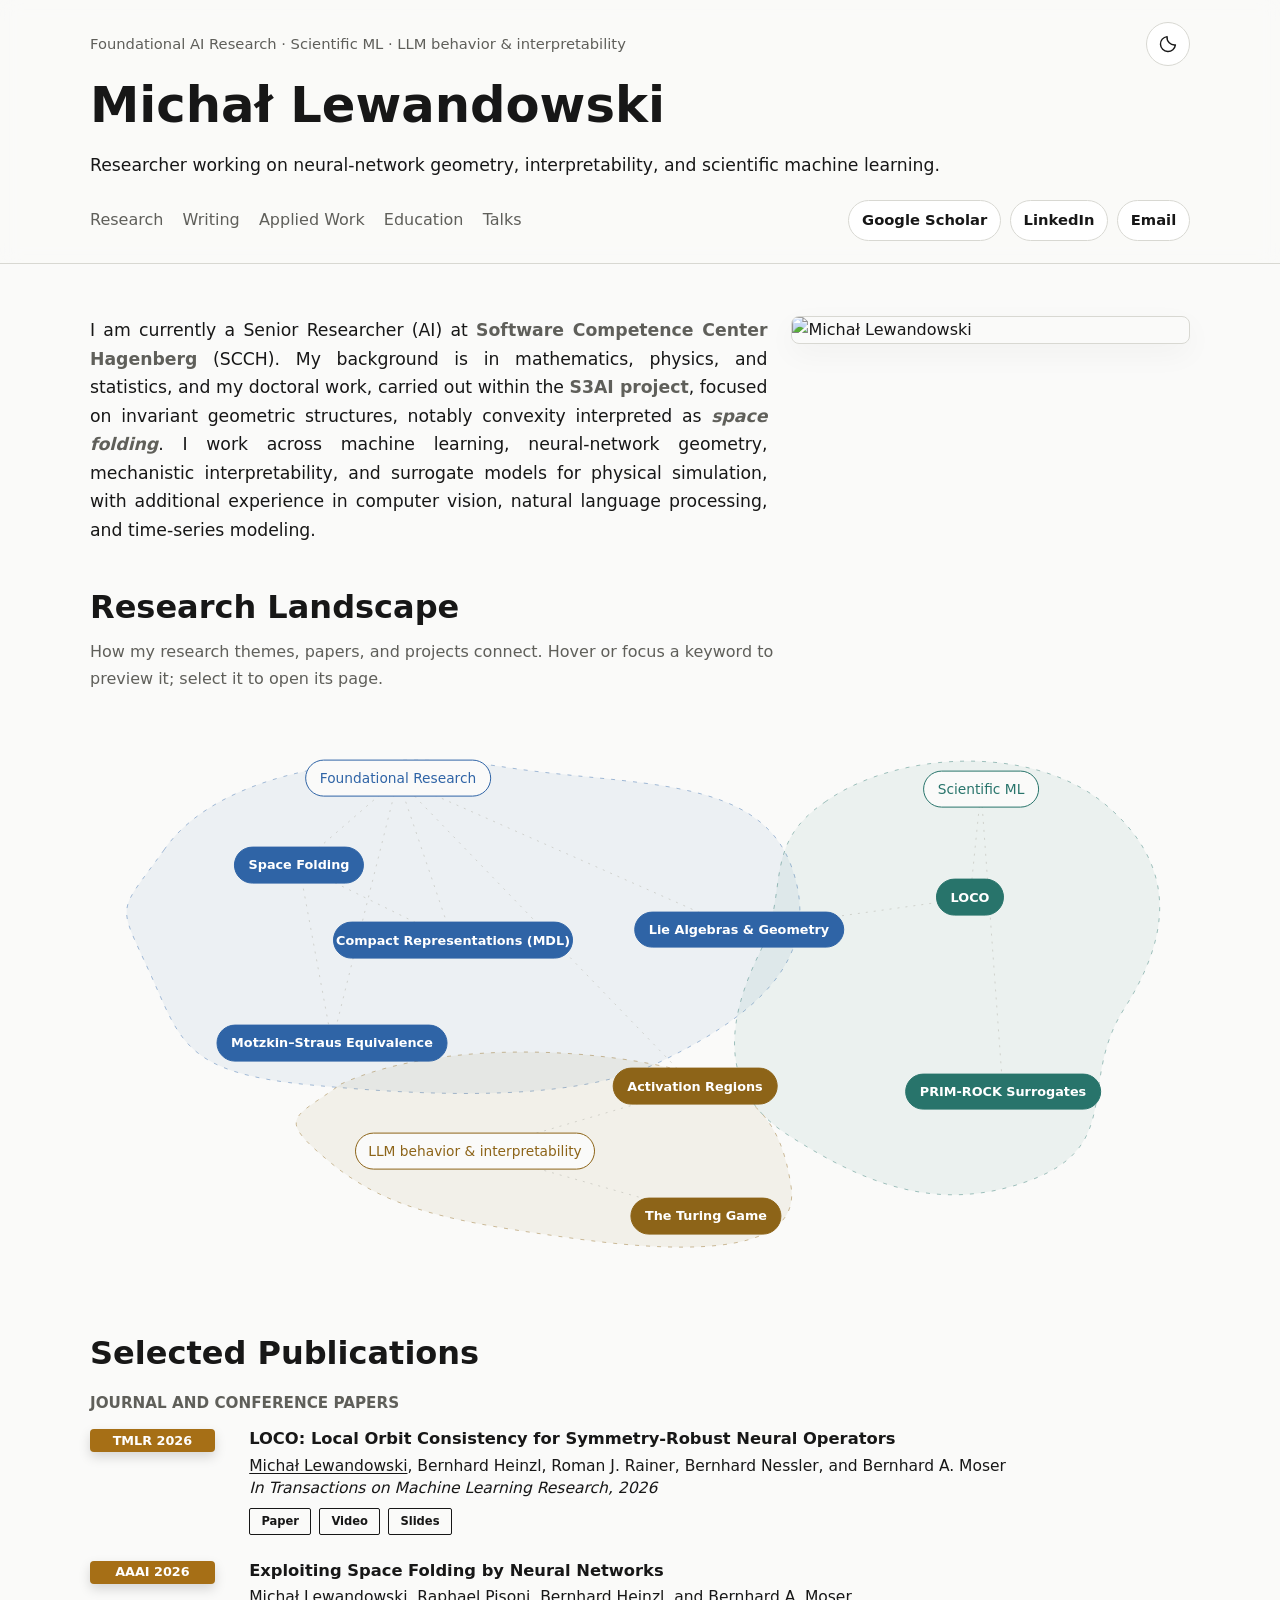
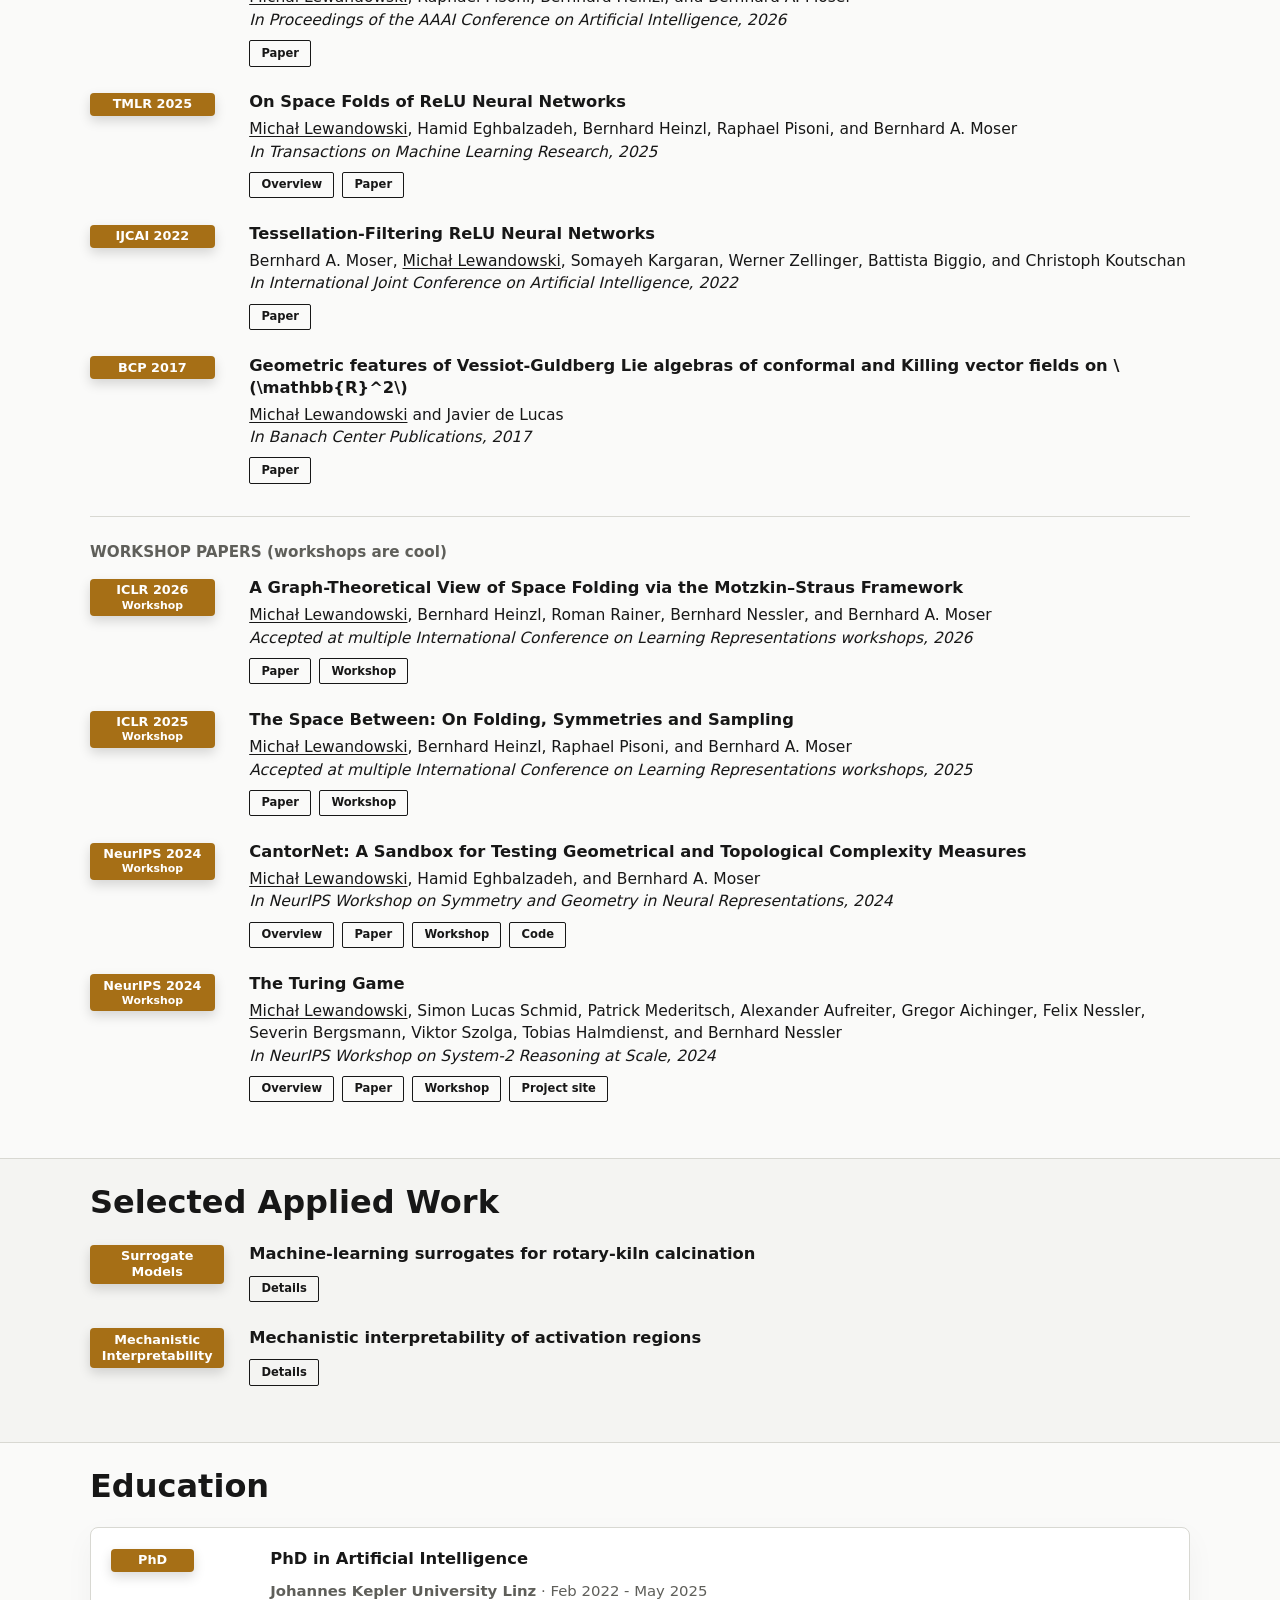
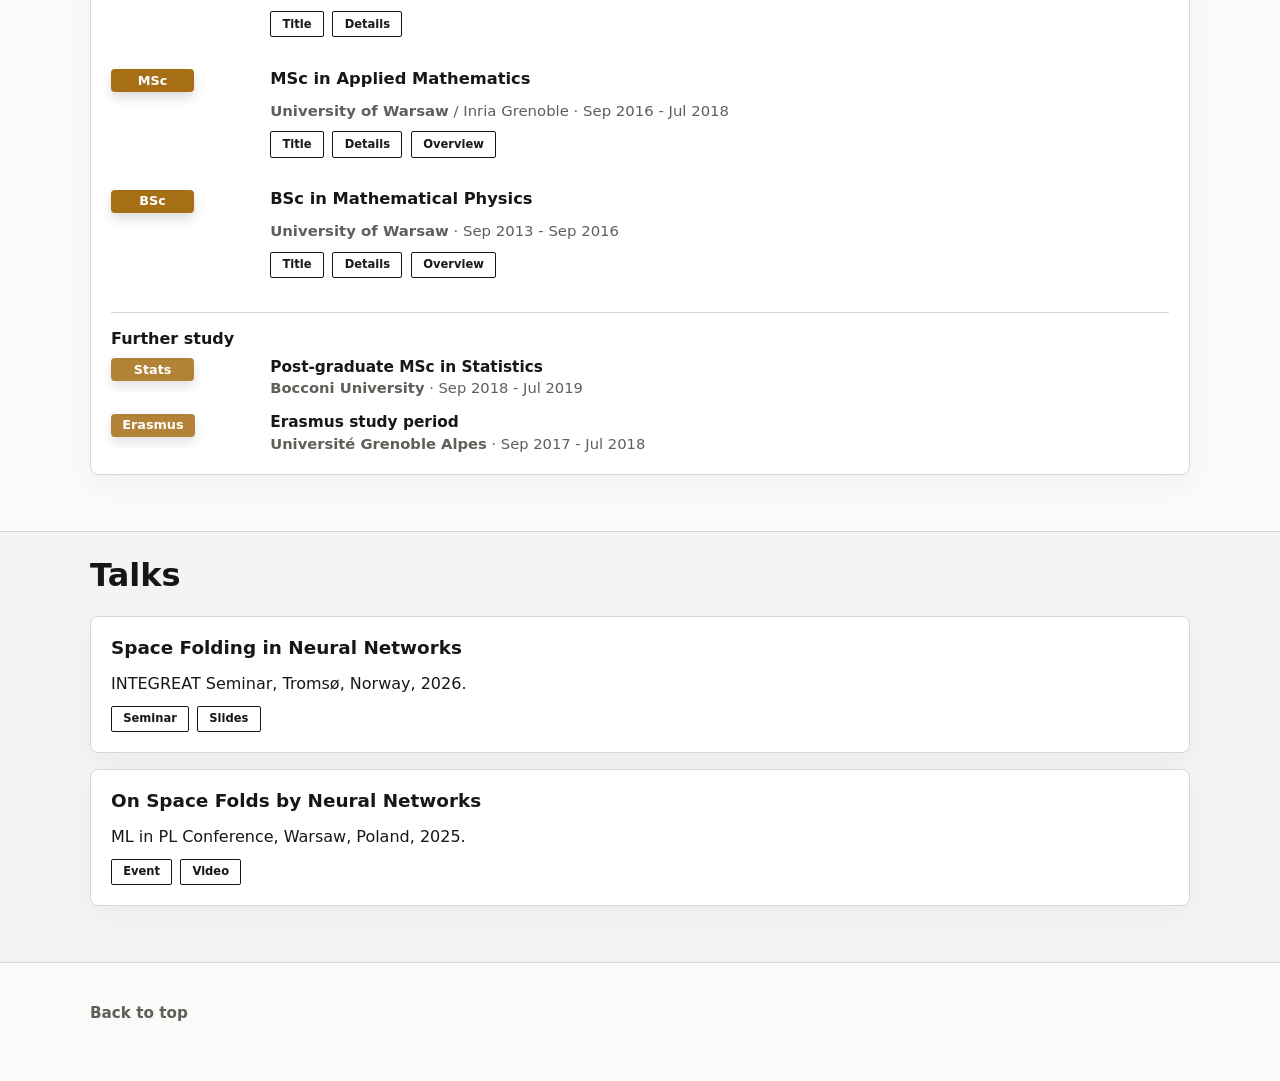
==== index.html @ f5ec8658 "Correct BSc and MSc study dates" ====
<!DOCTYPE html>
<html lang="en">
  <head>
    <meta charset="UTF-8" />
    <meta name="viewport" content="width=device-width, initial-scale=1.0" />
    <script src="theme.js?v=20261010-landscape-theme"></script>
    <title>Michał Lewandowski — Research and Projects</title>
    <meta
      name="description"
      content="Michał Lewandowski is a senior researcher in AI working on neural-network geometry, mechanistic interpretability, and neural operator methods for scientific simulation."
    />
    <meta name="google-site-verification" content="AQ_kYBxbIl9ewmDoQOOVOQXLL2bM1HwHtRT0QyReUlQ" />
    <link rel="canonical" href="https://michalmariuszlewandowski.github.io/" />
    <meta property="og:type" content="profile" />
    <meta property="og:site_name" content="Micha&#322; Lewandowski" />
    <meta property="og:title" content="Micha&#322; Lewandowski — Research and Projects" />
    <meta
      property="og:description"
      content="Researcher working on neural-network geometry, interpretability, and scientific machine learning."
    />
    <meta property="og:url" content="https://michalmariuszlewandowski.github.io/" />
    <meta property="og:image" content="https://michalmariuszlewandowski.github.io/profile-pic/malaga2026.png" />
    <meta name="twitter:card" content="summary_large_image" />
    <meta name="twitter:title" content="Micha&#322; Lewandowski — Research and Projects" />
    <meta
      name="twitter:description"
      content="Researcher working on neural-network geometry, interpretability, and scientific machine learning."
    />
    <meta name="twitter:image" content="https://michalmariuszlewandowski.github.io/profile-pic/malaga2026.png" />
    <link rel="stylesheet" href="styles.css?v=20261010-landscape-theme" />
    <link rel="icon" href="favicon.svg?v=20260621-ml" type="image/svg+xml" />
    <script type="application/ld+json">
      {
        "@context": "https://schema.org",
        "@type": "Person",
        "name": "Micha\u0142 Lewandowski",
        "alternateName": "Michal Lewandowski",
        "url": "https://michalmariuszlewandowski.github.io/",
        "image": "https://michalmariuszlewandowski.github.io/profile-pic/malaga2026.png",
        "jobTitle": "Researcher and senior data scientist",
        "affiliation": {
          "@type": "Organization",
          "name": "Software Competence Center Hagenberg",
          "url": "https://www.scch.at/"
        },
        "knowsAbout": [
          "Machine learning",
          "Neural-network geometry",
          "Mechanistic interpretability",
          "Scientific machine learning",
          "Space folding"
        ],
        "sameAs": [
          "https://scholar.google.com/citations?user=umFBO_gAAAAJ",
          "https://www.linkedin.com/in/michal-mariusz-lewandowski/"
        ]
      }
    </script>
    <link
      rel="stylesheet"
      href="https://cdn.jsdelivr.net/npm/katex@0.17.0/dist/katex.min.css"
      integrity="sha384-vlBdW0r3AcZO/HboRPznQNowvexd3fY8qHOWkBi5q7KGgqJ+F48+DceybYmrVbmB"
      crossorigin="anonymous"
    />
    <script
      defer
      src="https://cdn.jsdelivr.net/npm/katex@0.17.0/dist/katex.min.js"
      integrity="sha384-AtrdNsnxl/75rvBneBVH7DtOvCxSVahR2zWqle1coBKd8DEmLoviqNeJSx64gNAs"
      crossorigin="anonymous"
    ></script>
    <script
      defer
      src="https://cdn.jsdelivr.net/npm/katex@0.17.0/dist/contrib/auto-render.min.js"
      integrity="sha384-bjyGPfbij8/NDKJhSGZNP/khQVgtHUE5exjm4Ydllo42FwIgYsdLO2lXGmRBf5Mz"
      crossorigin="anonymous"
    ></script>
    <script defer src="math.js?v=20260629-edu"></script>
    <script defer src="landscape.js?v=20261010-landscape-theme"></script>
  </head>
  <body>
    <a class="skip-link" href="#content">Skip to content</a>

    <header class="site-header">
      <div class="container header-inner">
        <div>
          <p class="eyebrow">Foundational AI Research · Scientific ML · LLM behavior &amp; interpretability</p>
          <h1>Michał Lewandowski</h1>
          <p class="positioning">
            Researcher working on neural-network geometry, interpretability, and scientific
            machine learning.
          </p>
        </div>

        <div class="header-nav-row">
          <nav class="site-nav" aria-label="Primary">
            <a href="#landscape">Research</a>
            <a href="writing.html" target="_blank" rel="noopener">Writing</a>
            <a href="#projects">Applied Work</a>
            <a href="#education">Education</a>
            <a href="#talks">Talks</a>
          </nav>
          <div class="header-quick-links" aria-label="Profile links">
            <!-- Curriculum Vitae link hidden while unpublished; deploy marker for clean Pages rebuild. -->
            <a class="button" href="https://scholar.google.com/citations?user=umFBO_gAAAAJ">Google Scholar</a>
            <a class="button" href="https://www.linkedin.com/in/michal-mariusz-lewandowski/">LinkedIn</a>
            <a class="button" href="mailto:michal.mariusz.lewandowski@gmail.com">Email</a>
          </div>
        </div>
      </div>
    </header>

    <main id="content">
      <section class="hero">
        <div class="container hero-grid">
          <div>
            <p class="hero-intro">
              I am currently a Senior Researcher (AI) at
              <a class="text-link" href="https://www.scch.at/">Software Competence Center
              Hagenberg</a> (SCCH). My background is in mathematics, physics, and statistics, and my
              doctoral work, carried out within the <a class="text-link" href="https://www.s3ai.at/">S3AI
              project</a>, focused on invariant geometric structures, notably convexity
              interpreted as <a class="text-link" href="posts/on-space-folds-relu.html"><em>space folding</em></a>.
              <!-- ,under the mapping of sets from continuous input space to the discrete activation space of neural networks.  -->
              I work across machine learning, neural-network geometry, mechanistic interpretability,
              and surrogate models for physical simulation, with additional experience in
              computer vision, natural language processing, and time-series modeling.
            </p>
          </div>

          <aside class="hero-side">
            <img
              class="profile-photo"
              src="profile-pic/malaga2026.png"
              alt="Michał Lewandowski"
            />
          </aside>
        </div>
      </section>

      <section id="landscape" class="section landscape-section" aria-labelledby="landscape-heading">
        <div class="container">
          <div class="section-heading">
            <h2 id="landscape-heading">Research Landscape</h2>
            <p>How my research themes, papers, and projects connect. <span class="landscape-help-hover">Hover or focus a keyword to preview it; select it to open its page.</span><span class="landscape-help-touch">Tap a keyword to preview it, then follow its links.</span></p>
          </div>

          <div class="research-landscape">
            <div class="landscape-map">
              <svg class="landscape-art" viewBox="0 0 1100 540" aria-hidden="true">
                <path class="landscape-region landscape-foundational" d="M74 136C129 56 285 33 414 53S669 60 702 154S659 304 574 346S349 383 221 371S91 327 59 257S27 201 74 136Z"/>
                <path class="landscape-region landscape-science" d="M735 88C806 37 943 29 1016 91S1080 223 1034 295S1034 431 941 466S773 469 698 421S640 299 670 238S671 131 735 88Z"/>
                <path class="landscape-region landscape-llms" d="M251 370C330 334 457 330 562 350S691 408 701 472S613 542 488 525S298 496 241 449S204 405 251 370Z"/>
                <g class="landscape-connections">
                  <line class="landscape-edge" data-from="foundational" data-to="folds" x1="308" y1="65" x2="209" y2="151"/>
                  <line class="landscape-edge" data-from="foundational" data-to="cantornet" x1="308" y1="65" x2="363" y2="227"/>
                  <line class="landscape-edge" data-from="foundational" data-to="graph" x1="308" y1="65" x2="242" y2="329"/>
                  <line class="landscape-edge" data-from="foundational" data-to="lie" x1="308" y1="65" x2="649" y2="216"/>
                  <line class="landscape-edge" data-from="science" data-to="loco" x1="891" y1="76" x2="880" y2="184"/>
                  <line class="landscape-edge" data-from="science" data-to="kiln" x1="891" y1="76" x2="913" y2="378"/>
                  <line class="landscape-edge" data-from="llms" data-to="turing" x1="385" y1="437" x2="616" y2="502"/>
                  <line class="landscape-edge" data-from="llms" data-to="activation" x1="385" y1="437" x2="605" y2="373"/>
                  <line class="landscape-edge" data-from="foundational" data-to="activation" x1="308" y1="65" x2="605" y2="373"/>
                  <line class="landscape-edge" data-from="lie" data-to="loco" x1="649" y1="216" x2="880" y2="184"/>
                  <line class="landscape-edge" data-from="folds" data-to="cantornet" x1="209" y1="151" x2="363" y2="227"/>
                  <line class="landscape-edge" data-from="folds" data-to="graph" x1="209" y1="151" x2="242" y2="329"/>
                </g>
              </svg>

              <nav class="landscape-nodes" aria-label="Research landscape">
                <a class="landscape-node landscape-topic landscape-foundational" style="--x:28%;--y:12%" href="#research" data-node="foundational" data-group="foundational" data-meta="Research area" data-title="Foundational Research" data-summary="Space folding, compact neural-network representations viewed through minimum description length, and equivalent folding interpretations via the Motzkin-Straus graph Lagrangian, alongside Lie algebras and geometry.">Foundational Research</a>
                <a class="landscape-node landscape-paper landscape-foundational" style="--x:19%;--y:28%" href="posts/on-space-folds-relu.html" data-node="folds" data-group="foundational" data-meta="Research theme · four papers" data-title="Space Folding" data-summary="How ReLU networks fold input space into activation-pattern geometry, connecting tessellations, convexity, symmetries, and sampling. Explore the original study and the related papers below." data-link-label="Overview" data-resources="space-folding-resources">Space Folding</a>
                <a class="landscape-node landscape-paper landscape-foundational" style="--x:33%;--y:42%" href="posts/cantornet.html#compact-representations" data-node="cantornet" data-group="foundational" data-meta="NeurIPS 2024 workshop · CantorNet" data-title="CantorNet: compact neural-network representations" data-summary="CantorNet compares different neural-network architectures that realize the same decision boundary, linking the compactness of those representations to the minimum description length (MDL) viewpoint.">Compact Representations (MDL)</a>
                <a class="landscape-node landscape-paper landscape-foundational" style="--x:22%;--y:61%" href="posts/motzkin-straus-space-folding.html#equivalent-folding" data-node="graph" data-group="foundational" data-meta="ICLR 2026 workshops" data-title="An equivalent interpretation of space folding" data-summary="The Motzkin-Straus graph Lagrangian provides an equivalent interpretation of space folding through a continuous graph objective built from activation-pattern walks.">Motzkin&ndash;Straus Equivalence</a>
                <a class="landscape-node landscape-paper landscape-foundational" style="--x:59%;--y:40%" href="posts/vessiot-guldberg-lie-algebras.html" data-node="lie" data-group="foundational" data-meta="Banach Center Publications 2017 · with Javier de Lucas" data-title="Geometric features of Vessiot-Guldberg Lie algebras" data-summary="Lie algebras organize infinitesimal transformations by the geometry they preserve. We classify conformal and Killing vector fields on the plane and use the resulting geometric structures to study differential equations.">Lie Algebras &amp; Geometry</a>

                <a class="landscape-node landscape-topic landscape-science" style="--x:81%;--y:14%" href="#project-surrogates" data-node="science" data-group="science" data-meta="Research area" data-title="Scientific ML" data-summary="Neural operators and surrogate models for physical simulation, including LOCO and PRIM-ROCK rotary-kiln modeling.">Scientific ML</a>
                <a class="landscape-node landscape-paper landscape-science" style="--x:80%;--y:34%" href="https://openreview.net/forum?id=AQIyD6jSSl" target="_blank" rel="noopener noreferrer" data-node="loco" data-group="science" data-meta="TMLR 2026" data-title="LOCO: Local Orbit Consistency for Symmetry-Robust Neural Operators" data-summary="A training objective that encourages neural operators to respect known PDE symmetries, including Galilean transformations, using consistency between predictions without changing the architecture or inference.">LOCO</a>
                <a class="landscape-node landscape-paper landscape-science" style="--x:83%;--y:70%" href="#project-surrogates" data-node="kiln" data-group="science" data-meta="Applied work · PRIM-ROCK" data-title="Machine-learning surrogates for rotary-kiln calcination" data-summary="Neural operator-based surrogates for expensive CFD simulations of limestone and magnesium carbonate calcination in rotary kilns.">PRIM-ROCK Surrogates</a>

                <a class="landscape-node landscape-topic landscape-llms" style="--x:35%;--y:81%" href="#project-interpretability" data-node="llms" data-group="llms" data-meta="Research area" data-title="LLM behavior &amp; interpretability" data-summary="Understanding activation-region semantics, the geometry of chain of thought, model behavior, and human-AI interaction.">LLM behavior &amp; interpretability</a>
                <a class="landscape-node landscape-paper landscape-llms" style="--x:55%;--y:69%" href="#project-interpretability" data-node="activation" data-group="llms" data-meta="Ongoing research" data-title="Mechanistic interpretability of activation regions" data-summary="Studying the semanticity of activation regions in LLMs and the geometry of chain of thought, to better understand model behavior.">Activation Regions</a>
                <a class="landscape-node landscape-paper landscape-llms" style="--x:56%;--y:93%" href="posts/turing-game.html" data-node="turing" data-group="llms" data-meta="NeurIPS 2024 workshop" data-title="The Turing Game" data-summary="A public, gamified experiment studying whether people can distinguish human chat partners from AI chatbots.">The Turing Game</a>
              </nav>
            </div>

            <div id="landscape-preview" class="landscape-preview" aria-live="polite" aria-atomic="true" hidden>
              <button class="landscape-preview-close" type="button" aria-label="Close research preview" title="Close preview">
                <svg viewBox="0 0 24 24" aria-hidden="true"><path d="M6 6l12 12M18 6L6 18"/></svg>
              </button>
              <div>
                <p class="landscape-preview-meta">Explore the connections</p>
                <h3 class="landscape-preview-title">Geometry, symmetry, and learning</h3>
                <p class="landscape-preview-summary">The shaded regions mark research areas; the filled nodes connect research themes with papers and projects. Select a node to see where it leads.</p>
                <div class="landscape-preview-resources" role="group" aria-label="Related space-folding papers" hidden></div>
              </div>
              <a class="publication-action landscape-preview-link" hidden>Open page</a>
            </div>

            <template id="space-folding-resources">
              <a class="publication-action" href="https://ojs.aaai.org/index.php/AAAI/article/view/39446" target="_blank" rel="noopener noreferrer">Exploiting Space Folding</a>
              <a class="publication-action" href="https://www.ijcai.org/proceedings/2022/463" target="_blank" rel="noopener noreferrer">Tessellation Filtering</a>
              <a class="publication-action" href="https://arxiv.org/abs/2503.08502" target="_blank" rel="noopener noreferrer">The Space Between</a>
            </template>
          </div>
        </div>
      </section>

      <section id="research" class="section">
        <div class="container">
          <div class="section-heading">
            <h2>Selected Publications</h2>
          </div>

          <div class="publication-groups">
            <div class="publication-group">
              <h3 class="publication-group-title">Journal and Conference Papers</h3>
              <div class="publication-list">
                <article id="paper-loco" class="publication-entry">
                  <div class="publication-badge">TMLR 2026</div>
                  <div class="publication-main">
                    <h3>LOCO: Local Orbit Consistency for Symmetry-Robust Neural Operators</h3>
                    <p class="publication-authors"><span class="self-author">Micha&#322; Lewandowski</span>, Bernhard Heinzl, Roman J. Rainer, Bernhard Nessler, and Bernhard A. Moser</p>
                    <p class="publication-venue"><em>In Transactions on Machine Learning Research, 2026</em></p>
                    <div class="publication-actions">
                      <a class="publication-action" href="https://openreview.net/forum?id=AQIyD6jSSl">Paper</a>
                      <a class="publication-action" href="https://www.youtube.com/watch?v=G-iEeYmqlJM">Video</a>
                      <a class="publication-action" href="slides/loco-2026.pdf">Slides</a>
                    </div>
                  </div>
                </article>

                <article class="publication-entry">
                  <div class="publication-badge">AAAI 2026</div>
                  <div class="publication-main">
                    <h3>Exploiting Space Folding by Neural Networks</h3>
                    <p class="publication-authors"><span class="self-author">Micha&#322; Lewandowski</span>, Raphael Pisoni, Bernhard Heinzl, and Bernhard A. Moser</p>
                    <p class="publication-venue"><em>In Proceedings of the AAAI Conference on Artificial Intelligence, 2026</em></p>
                    <div class="publication-actions">
                      <a class="publication-action" href="https://ojs.aaai.org/index.php/AAAI/article/view/39446">Paper</a>
                    </div>
                  </div>
                </article>

                <article class="publication-entry">
                  <div class="publication-badge">TMLR 2025</div>
                  <div class="publication-main">
                    <h3>On Space Folds of ReLU Neural Networks</h3>
                    <p class="publication-authors"><span class="self-author">Micha&#322; Lewandowski</span>, Hamid Eghbalzadeh, Bernhard Heinzl, Raphael Pisoni, and Bernhard A. Moser</p>
                    <p class="publication-venue"><em>In Transactions on Machine Learning Research, 2025</em></p>
                    <div class="publication-actions">
                      <a class="publication-action" href="posts/on-space-folds-relu.html">Overview</a>
                      <a class="publication-action" href="https://openreview.net/forum?id=RfFqBXLDQk">Paper</a>
                    </div>
                  </div>
                </article>

                <article class="publication-entry">
                  <div class="publication-badge">IJCAI 2022</div>
                  <div class="publication-main">
                    <h3>Tessellation-Filtering ReLU Neural Networks</h3>
                    <p class="publication-authors">Bernhard A. Moser, <span class="self-author">Micha&#322; Lewandowski</span>, Somayeh Kargaran, Werner Zellinger, Battista Biggio, and Christoph Koutschan</p>
                    <p class="publication-venue"><em>In International Joint Conference on Artificial Intelligence, 2022</em></p>
                    <div class="publication-actions">
                      <a class="publication-action" href="https://www.ijcai.org/proceedings/2022/463">Paper</a>
                    </div>
                  </div>
                </article>

                <article class="publication-entry">
                  <div class="publication-badge">BCP 2017</div>
                  <div class="publication-main">
                    <h3>Geometric features of Vessiot-Guldberg Lie algebras of conformal and Killing vector fields on \(\mathbb{R}^2\)</h3>
                    <p class="publication-authors"><span class="self-author">Micha&#322; Lewandowski</span> and Javier de Lucas</p>
                    <p class="publication-venue"><em>In Banach Center Publications, 2017</em></p>
                    <div class="publication-actions">
                      <a class="publication-action" href="https://arxiv.org/abs/1708.09375">Paper</a>
                    </div>
                  </div>
                </article>
              </div>
            </div>

            <div class="publication-group">
              <h3 class="publication-group-title">Workshop Papers <span class="publication-group-note">(workshops are cool)</span></h3>
              <div class="publication-list">
                <article class="publication-entry">
                  <div class="publication-badge">
                    <span>ICLR 2026</span>
                    <span class="publication-badge-note">Workshop</span>
                  </div>
                  <div class="publication-main">
                    <h3>A Graph-Theoretical View of Space Folding via the Motzkin&ndash;Straus Framework</h3>
                    <p class="publication-authors"><span class="self-author">Micha&#322; Lewandowski</span>, Bernhard Heinzl, Roman Rainer, Bernhard Nessler, and Bernhard A. Moser</p>
                    <p class="publication-venue"><em>Accepted at multiple International Conference on Learning Representations workshops, 2026</em></p>
                    <div class="publication-actions">
                      <a class="publication-action" href="https://openreview.net/forum?id=3yZQOx8zYk">Paper</a>
                      <a class="publication-action" href="https://gram-workshop.github.io/">Workshop</a>
                    </div>
                  </div>
                </article>

                <article class="publication-entry">
                  <div class="publication-badge">
                    <span>ICLR 2025</span>
                    <span class="publication-badge-note">Workshop</span>
                  </div>
                  <div class="publication-main">
                    <h3>The Space Between: On Folding, Symmetries and Sampling</h3>
                    <p class="publication-authors"><span class="self-author">Micha&#322; Lewandowski</span>, Bernhard Heinzl, Raphael Pisoni, and Bernhard A. Moser</p>
                    <p class="publication-venue"><em>Accepted at multiple International Conference on Learning Representations workshops, 2025</em></p>
                    <div class="publication-actions">
                      <a class="publication-action" href="https://arxiv.org/abs/2503.08502">Paper</a>
                      <a class="publication-action" href="https://weight-space-learning.github.io/">Workshop</a>
                    </div>
                  </div>
                </article>

                <article class="publication-entry">
                  <div class="publication-badge">
                    <span>NeurIPS 2024</span>
                    <span class="publication-badge-note">Workshop</span>
                  </div>
                  <div class="publication-main">
                    <h3>CantorNet: A Sandbox for Testing Geometrical and Topological Complexity Measures</h3>
                    <p class="publication-authors"><span class="self-author">Micha&#322; Lewandowski</span>, Hamid Eghbalzadeh, and Bernhard A. Moser</p>
                    <p class="publication-venue"><em>In NeurIPS Workshop on Symmetry and Geometry in Neural Representations, 2024</em></p>
                    <div class="publication-actions">
                      <a class="publication-action" href="posts/cantornet.html">Overview</a>
                      <a class="publication-action" href="https://arxiv.org/abs/2411.19713">Paper</a>
                      <a class="publication-action" href="https://www.neurreps.org/">Workshop</a>
                      <a class="publication-action" href="https://github.com/michalmariuszlewandowski/CantorNet">Code</a>
                    </div>
                  </div>
                </article>

                <article class="publication-entry">
                  <div class="publication-badge">
                    <span>NeurIPS 2024</span>
                    <span class="publication-badge-note">Workshop</span>
                  </div>
                  <div class="publication-main">
                    <h3>The Turing Game</h3>
                    <p class="publication-authors"><span class="self-author">Micha&#322; Lewandowski</span>, Simon Lucas Schmid, Patrick Mederitsch, Alexander Aufreiter, Gregor Aichinger, Felix Nessler, Severin Bergsmann, Viktor Szolga, Tobias Halmdienst, and Bernhard Nessler</p>
                    <p class="publication-venue"><em>In NeurIPS Workshop on System-2 Reasoning at Scale, 2024</em></p>
                    <div class="publication-actions">
                      <a class="publication-action" href="posts/turing-game.html">Overview</a>
                      <a class="publication-action" href="https://openreview.net/forum?id=YiquAWqFw3">Paper</a>
                      <a class="publication-action" href="https://s2r-at-scale-workshop.github.io/2024/">Workshop</a>
                      <a class="publication-action" href="https://www.turinggame.ai/">Project site</a>
                    </div>
                  </div>
                </article>
              </div>
            </div>
          </div>
        </div>
      </section>

      <section id="projects" class="section section-muted">
        <div class="container">
          <div class="section-heading">
            <h2>Selected Applied Work</h2>
            <!-- <p>
              Selected applied and ongoing work outside individual paper entries.
            </p> -->
          </div>

          <div class="publication-list applied-work-list">
            <article id="project-surrogates" class="publication-entry">
              <div class="publication-badge applied-badge">
                <span>Surrogate</span>
                <span>Models</span>
              </div>
              <div class="publication-main">
                <h3>Machine-learning surrogates for rotary-kiln calcination</h3>
                <details class="applied-details">
                  <summary class="publication-action">Details</summary>
                  <div class="applied-details-body">
                    <p>
                      At <a class="text-link" href="https://www.scch.at/">SCCH</a> I work on
                      machine-learning surrogates for calcination processes of limestone and
                      magnesium carbonate in rotary kilns. The challenge is to approximate
                      expensive physical simulations (CFD-based) with neural operator-based
                      approaches. This simulation work is carried out within the
                      <a class="text-link" href="https://www.prim-rock-project.eu/">PRIM-ROCK project</a>.
                    </p>
                  </div>
                </details>
              </div>
            </article>

            <article id="project-interpretability" class="publication-entry">
              <div class="publication-badge applied-badge">
                <span>Mechanistic</span>
                <span>Interpretability</span>
              </div>
              <div class="publication-main">
                <h3>Mechanistic interpretability of activation regions</h3>
                <details class="applied-details">
                  <summary class="publication-action">Details</summary>
                  <div class="applied-details-body">
                    <p>
                      I work on questions around the semanticity of activation regions in LLMs
                      and the geometry of CoT. The common theme is whether the information
                      contained in the activation space can be used to mechanistically interpret
                      model behavior.
                    </p>
                  </div>
                </details>
              </div>
            </article>
          </div>
        </div>
      </section>

      <section id="education" class="section">
        <div class="container">
          <div class="section-heading">
            <h2>Education</h2>
          </div>

          <div class="card-grid single-card-grid">
            <article class="card full-width-card">
              <div class="publication-list education-thesis-list">
                <article class="publication-entry">
                  <div class="publication-badge education-badge">
                    <span>PhD</span>
                  </div>
                  <div class="publication-main">
                    <h3>PhD in Artificial Intelligence</h3>
                    <p class="education-meta"><a class="text-link" href="https://www.jku.at/en/">Johannes Kepler University Linz</a> · Feb 2022 - May 2025</p>
                    <div class="education-detail-row">
                      <div class="education-detail-actions">
                        <button class="publication-action education-toggle" type="button" aria-expanded="false" aria-controls="education-phd-title">Title</button>
                        <button class="publication-action education-toggle" type="button" aria-expanded="false" aria-controls="education-phd-details">Details</button>
                      </div>
                      <div class="education-detail-panels">
                        <div id="education-phd-title" class="applied-details-body education-detail-panel education-title-body" hidden>
                          <p><em>On Tessellations of ReLU Neural Networks</em></p>
                        </div>
                        <div id="education-phd-details" class="applied-details-body education-detail-panel" hidden>
                          <p>
                            Study of tessellations and geometric structures induced by ReLU neural
                            networks, with emphasis on how input-space regions map through activation
                            patterns.
                          </p>
                        </div>
                      </div>
                    </div>
                  </div>
                </article>

                <article class="publication-entry">
                  <div class="publication-badge education-badge">
                    <span>MSc</span>
                  </div>
                  <div class="publication-main">
                    <h3>MSc in Applied Mathematics</h3>
                    <p class="education-meta"><a class="text-link" href="https://en.uw.edu.pl/">University of Warsaw</a> / Inria Grenoble · Sep 2016 - Jul 2018</p>
                    <div class="education-detail-row">
                      <div class="education-detail-actions">
                        <button class="publication-action education-toggle" type="button" aria-expanded="false" aria-controls="education-msc-title">Title</button>
                        <button class="publication-action education-toggle" type="button" aria-expanded="false" aria-controls="education-msc-details">Details</button>
                        <a class="publication-action" href="posts/fisher-beta-prime-tail-model.html">Overview</a>
                      </div>
                      <div class="education-detail-panels">
                        <div id="education-msc-title" class="applied-details-body education-detail-panel education-title-body" hidden>
                          <p><em>Estimating Extreme Quantiles with the Fisher Approximation of the Tail</em></p>
                        </div>
                        <div id="education-msc-details" class="applied-details-body education-detail-panel" hidden>
                          <p>
                            Extreme-value modeling for tail quantile estimation, comparing GPD and
                            Fisher-tail approaches, parametric and non-parametric estimators, and
                            Bayesian inference with weakly informative Jeffreys priors.
                          </p>
                        </div>
                      </div>
                    </div>
                  </div>
                </article>

                <article class="publication-entry">
                  <div class="publication-badge education-badge">
                    <span>BSc</span>
                  </div>
                  <div class="publication-main">
                    <h3>BSc in Mathematical Physics</h3>
                    <p class="education-meta"><a class="text-link" href="https://en.uw.edu.pl/">University of Warsaw</a> · Sep 2013 - Sep 2016</p>
                    <div class="education-detail-row">
                      <div class="education-detail-actions">
                        <button class="publication-action education-toggle" type="button" aria-expanded="false" aria-controls="education-bsc-title">Title</button>
                        <button class="publication-action education-toggle" type="button" aria-expanded="false" aria-controls="education-bsc-details">Details</button>
                        <a class="publication-action" href="posts/vessiot-guldberg-lie-algebras.html">Overview</a>
                      </div>
                      <div class="education-detail-panels">
                        <div id="education-bsc-title" class="applied-details-body education-detail-panel education-title-body" hidden>
                          <p><em>Geometric features of Vessiot-Guldberg Lie algebras of conformal and Killing vector fields on \(\mathbb{R}^2\)</em></p>
                        </div>
                        <div id="education-bsc-details" class="applied-details-body education-detail-panel" hidden>
                          <p>
                            Local classification and geometric study of finite-dimensional Lie
                            algebras of conformal and Killing vector fields on \(\mathbb{R}^2\).
                            A related paper appeared in Banach Center Publications in 2017.
                          </p>
                        </div>
                      </div>
                    </div>
                  </div>
                </article>
              </div>

              <div class="education-extra">
                <h4>Further study</h4>
                <div class="education-extra-list">
                  <article class="education-extra-item">
                    <div class="publication-badge education-extra-badge">Stats</div>
                    <div>
                      <h5>Post-graduate MSc in Statistics</h5>
                      <p><a class="text-link" href="https://www.unibocconi.it/en">Bocconi University</a> · Sep 2018 - Jul 2019</p>
                    </div>
                  </article>
                  <article class="education-extra-item">
                    <div class="publication-badge education-extra-badge">Erasmus</div>
                    <div>
                      <h5>Erasmus study period</h5>
                      <p><a class="text-link" href="https://www.univ-grenoble-alpes.fr/english/">Université Grenoble Alpes</a> · Sep 2017 - Jul 2018</p>
                    </div>
                  </article>
                </div>
              </div>
            </article>
          </div>
        </div>
      </section>

      <section id="talks" class="section section-muted">
        <div class="container">
          <div class="section-heading">
            <h2>Talks</h2>
            <!-- <p>
              Public material connected to selected presentations.
            </p> -->
          </div>

          <div class="stack">
            <article class="card list-card">
              <div>
                <h3>Space Folding in Neural Networks</h3>
                <p>INTEGREAT Seminar, Tromsø, Norway, 2026.</p>
                <div class="publication-actions">
                  <a class="publication-action" href="https://www.integreat.no/events/public/tuesday-seminars/2026/0512.html">Seminar</a>
                  <a class="publication-action" href="slides/space-folding-tromso-2026.pdf">Slides</a>
                </div>
              </div>
            </article>

            <article class="card list-card">
              <div>
                <h3>On Space Folds by Neural Networks</h3>
                <p>ML in PL Conference, Warsaw, Poland, 2025.</p>
                <div class="publication-actions">
                  <a class="publication-action" href="https://conference2025.mlinpl.org/">Event</a>
                  <a class="publication-action" href="https://www.youtube.com/watch?v=mhGJfG30rmU">Video</a>
                </div>
              </div>
            </article>
          </div>
        </div>
      </section>

    </main>

    <footer class="site-footer">
      <div class="container footer-inner">
        <p><a class="text-link" href="#content">Back to top</a></p>
      </div>
    </footer>
  </body>
</html>
---- styles.css ----
:root {
  color-scheme: light;
  --bg: #fafaf9;
  --surface: #ffffff;
  --surface-muted: #f4f4f2;
  --text: #171717;
  --muted: #5f5f5a;
  --border: #d8d8d2;
  --accent: #111111;
  --max-width: 1100px;
  --narrow-width: 820px;
  --radius: 8px;
  --shadow: 0 10px 30px rgba(0, 0, 0, 0.04);
  --header-bg: rgba(250, 250, 249, 0.86);
  --landscape-blue: #2f64a6;
  --landscape-teal: #28746b;
  --landscape-gold: #8d6418;
  --landscape-line: #b9b9b0;
}

:root[data-theme="dark"] {
  color-scheme: dark;
  --bg: #101111;
  --surface: #161818;
  --surface-muted: #131515;
  --text: #f5f5f3;
  --muted: #b7b7b0;
  --border: #2d3131;
  --accent: #ffffff;
  --shadow: 0 10px 30px rgba(0, 0, 0, 0.3);
  --header-bg: rgba(16, 17, 17, 0.86);
  --landscape-blue: #85b5ef;
  --landscape-teal: #81c8b4;
  --landscape-gold: #e9c075;
  --landscape-line: #606761;
}

@media (prefers-color-scheme: dark) {
  :root:not([data-theme]) {
    color-scheme: dark;
    --bg: #101111;
    --surface: #161818;
    --surface-muted: #131515;
    --text: #f5f5f3;
    --muted: #b7b7b0;
    --border: #2d3131;
    --accent: #ffffff;
    --shadow: 0 10px 30px rgba(0, 0, 0, 0.3);
    --header-bg: rgba(16, 17, 17, 0.86);
    --landscape-blue: #85b5ef;
    --landscape-teal: #81c8b4;
    --landscape-gold: #e9c075;
    --landscape-line: #606761;
  }
}

* {
  box-sizing: border-box;
}

[hidden] {
  display: none !important;
}

html {
  scroll-behavior: smooth;
}

body {
  margin: 0;
  font-family: Inter, ui-sans-serif, system-ui, -apple-system, BlinkMacSystemFont, "Segoe UI", sans-serif;
  line-height: 1.65;
  color: var(--text);
  background: var(--bg);
}

img {
  max-width: 100%;
  display: block;
}

strong {
  font-weight: 700;
}

/* Links */
a {
  color: inherit;
}

.skip-link {
  position: absolute;
  left: 1rem;
  top: -3rem;
  background: var(--surface);
  border: 1px solid var(--border);
  border-radius: 999px;
  padding: 0.6rem 1rem;
  z-index: 100;
}

.skip-link:focus {
  top: 1rem;
}

.container {
  width: min(calc(100% - 2rem), var(--max-width));
  margin: 0 auto;
}

.container.narrow,
.narrow {
  width: min(calc(100% - 2rem), var(--narrow-width));
}

.site-header {
  border-bottom: 1px solid var(--border);
  background: var(--header-bg);
  backdrop-filter: blur(10px);
}

.header-inner {
  position: relative;
  display: grid;
  gap: 1.25rem;
  padding: 1.4rem 0;
}

.header-inner.has-theme-toggle .eyebrow {
  display: flex;
  align-items: center;
  min-height: 2.75rem;
  padding-inline-end: 3.75rem;
}

.eyebrow {
  margin: 0 0 0.6rem;
  color: var(--muted);
  font-size: 0.92rem;
  letter-spacing: 0;
}

h1,
h2,
h3,
h4 {
  margin: 0;
  line-height: 1.2;
  letter-spacing: 0;
}

h1 {
  font-size: 3.1rem;
}

h2 {
  font-size: 2rem;
}

h3 {
  font-size: 1.15rem;
}

h4 {
  font-size: 1.1rem;
}

.positioning {
  margin: 1rem 0 0;
  max-width: 55rem;
  font-size: 1.08rem;
}

.site-nav {
  display: flex;
  align-items: center;
  flex-wrap: wrap;
  gap: 0.9rem 1.2rem;
}

.header-nav-row {
  display: flex;
  flex-wrap: wrap;
  align-items: center;
  justify-content: space-between;
  gap: 0.8rem 1.5rem;
}

.header-quick-links {
  display: flex;
  flex-wrap: wrap;
  justify-content: flex-end;
  gap: 0.55rem;
  margin-left: auto;
}

.header-quick-links .button {
  min-height: 2.25rem;
  padding: 0.45rem 0.8rem;
  font-size: 0.92rem;
}

.theme-toggle {
  position: absolute;
  top: 1.4rem;
  inset-inline-end: 0;
  display: inline-flex;
  align-items: center;
  justify-content: center;
  width: 2.75rem;
  height: 2.75rem;
  padding: 0;
  border: 1px solid var(--border);
  border-radius: 50%;
  background: var(--surface);
  color: var(--text);
  font-family: inherit;
  cursor: pointer;
}

.theme-toggle:hover {
  background: var(--surface-muted);
  border-color: var(--muted);
}

.theme-icon {
  width: 1.25rem;
  height: 1.25rem;
  fill: none;
  stroke: currentColor;
  stroke-width: 1.7;
  stroke-linecap: round;
  stroke-linejoin: round;
}

.theme-icon-sun,
:root[data-theme="dark"] .theme-icon-moon {
  display: none;
}

:root[data-theme="dark"] .theme-icon-sun {
  display: block;
}

.theme-toggle:focus-visible,
.landscape-node:focus-visible,
.landscape-preview-link:focus-visible,
.landscape-preview-close:focus-visible {
  outline: 2px solid var(--text);
  outline-offset: 4px;
}

.site-nav a {
  text-decoration: none;
  color: var(--muted);
}

.site-nav a:hover,
.site-nav a:focus-visible,
.text-link:hover,
.text-link:focus-visible {
  color: var(--text);
}

.hero {
  padding: 3.25rem 0 2.25rem;
}

.hero-grid {
  display: grid;
  grid-template-columns: 1.7fr 1fr;
  gap: 1.5rem;
  align-items: start;
}

.hero-side {
  display: grid;
  gap: 1rem;
}

.profile-photo {
  width: 100%;
  height: auto;
  border: 1px solid var(--border);
  border-radius: var(--radius);
  box-shadow: var(--shadow);
}

.hero-intro {
  margin: 0;
  font-size: 1.08rem;
  max-width: 46rem;
  text-align: justify;
  text-justify: inter-word;
}

.section {
  padding: 1.5rem 0 3.5rem;
}

.section-muted {
  background: var(--surface-muted);
  border-top: 1px solid var(--border);
  border-bottom: 1px solid var(--border);
}

.section-heading {
  margin-bottom: 1.35rem;
}

.section-heading p {
  margin: 0.8rem 0 0;
  color: var(--muted);
  max-width: 46rem;
}

.card-grid {
  display: grid;
  grid-template-columns: repeat(2, minmax(0, 1fr));
  gap: 1rem;
}

.single-card-grid {
  grid-template-columns: 1fr;
}

.landscape-section {
  padding-top: 0.5rem;
}

.research-landscape {
  --node-color: var(--landscape-blue);
}

.landscape-map {
  position: relative;
  isolation: isolate;
  width: 100%;
  aspect-ratio: 1100 / 540;
}

.landscape-art,
.landscape-nodes {
  position: absolute;
  inset: 0;
  width: 100%;
  height: 100%;
}

.landscape-art {
  z-index: -1;
  pointer-events: none;
  overflow: visible;
}

.landscape-foundational,
[data-group="foundational"] {
  --node-color: var(--landscape-blue);
}

.landscape-science,
[data-group="science"] {
  --node-color: var(--landscape-teal);
}

.landscape-llms,
[data-group="llms"] {
  --node-color: var(--landscape-gold);
}

.landscape-region {
  fill: var(--node-color);
  fill-opacity: 0.065;
  stroke: var(--node-color);
  stroke-opacity: 0.42;
  stroke-width: 1;
  stroke-dasharray: 4 7;
}

.landscape-edge {
  stroke: var(--landscape-line);
  stroke-width: 1;
  stroke-opacity: 0.55;
  stroke-dasharray: 2 6;
  transition: stroke-opacity 160ms ease;
}

.landscape-edge.is-connected {
  stroke: var(--text);
  stroke-opacity: 0.8;
  stroke-width: 1.4;
}

.landscape-node {
  position: absolute;
  left: var(--x);
  top: var(--y);
  transform: translate(-50%, -50%);
  display: inline-flex;
  align-items: center;
  justify-content: center;
  min-height: 2.3rem;
  max-width: 15rem;
  padding: 0.45rem 0.85rem;
  border: 1px solid var(--node-color);
  border-radius: 999px;
  background: var(--bg);
  color: var(--node-color);
  font-size: clamp(0.7rem, 1.15vw, 0.86rem);
  line-height: 1.25;
  text-align: center;
  text-decoration: none;
  white-space: nowrap;
  transition: box-shadow 160ms ease, background-color 160ms ease;
}

.landscape-topic {
  font-weight: 500;
}

.landscape-paper {
  background: var(--node-color);
  color: var(--surface);
  font-size: clamp(0.68rem, 1.05vw, 0.8rem);
  font-weight: 650;
}

.landscape-node:hover,
.landscape-node.is-active {
  box-shadow: 0 0 0 4px color-mix(in srgb, var(--node-color) 16%, transparent);
}

.landscape-node.is-related {
  box-shadow: 0 0 0 2px color-mix(in srgb, var(--node-color) 22%, transparent);
}

.landscape-preview {
  position: relative;
  display: flex;
  align-items: center;
  justify-content: space-between;
  gap: 1.25rem;
  min-height: 10rem;
  margin-top: 0.75rem;
  padding: 1.1rem 1.3rem;
  border: 1px solid var(--border);
  border-left: 3px solid var(--node-color);
  border-radius: var(--radius);
  background: var(--surface);
}

.landscape-preview-meta {
  margin: 0 0 0.4rem;
  padding-inline-end: 2.75rem;
  color: var(--node-color);
  font-size: 0.78rem;
  font-weight: 650;
}

.landscape-preview-title {
  padding-inline-end: 2.75rem;
  font-size: 1.02rem;
  line-height: 1.4;
}

.landscape-preview-summary {
  max-width: 49rem;
  margin: 0.4rem 0 0;
  color: var(--muted);
  font-size: 0.92rem;
  line-height: 1.55;
}

.landscape-preview-link {
  flex-shrink: 0;
  min-height: 2.25rem;
}

.landscape-preview-resources {
  display: flex;
  flex-wrap: wrap;
  gap: 0.5rem;
  margin-top: 0.7rem;
}

.landscape-preview-close {
  position: absolute;
  top: 0.6rem;
  inset-inline-end: 0.6rem;
  display: inline-flex;
  align-items: center;
  justify-content: center;
  width: 2.75rem;
  height: 2.75rem;
  padding: 0;
  border: 1px solid var(--border);
  border-radius: 50%;
  background: var(--surface);
  color: var(--text);
  cursor: pointer;
}

.landscape-preview-close:hover {
  background: var(--surface-muted);
  border-color: var(--muted);
}

.landscape-preview-close svg {
  width: 1.1rem;
  height: 1.1rem;
  fill: none;
  stroke: currentColor;
  stroke-width: 1.8;
  stroke-linecap: round;
}

.landscape-help-touch {
  display: none;
}

.publication-entry[id] {
  scroll-margin-top: 1.5rem;
}

.publication-list {
  display: grid;
  gap: 1.55rem;
}

.publication-groups {
  display: grid;
  gap: 2rem;
}

.publication-group + .publication-group {
  padding-top: 1.65rem;
  border-top: 1px solid var(--border);
}

.publication-group-title {
  margin-bottom: 1rem;
  color: var(--muted);
  font-size: 0.95rem;
  font-weight: 700;
  text-transform: uppercase;
}

.publication-group-note {
  font-weight: 600;
  text-transform: none;
}

.publication-entry {
  display: grid;
  grid-template-columns: 8.7rem minmax(0, 1fr);
  gap: 1.25rem;
  align-items: start;
}

.publication-badge {
  display: grid;
  gap: 0.02rem;
  justify-self: start;
  min-width: 7.8rem;
  margin-top: 0.1rem;
  padding: 0.2rem 0.7rem 0.24rem;
  border-radius: 4px;
  background: #a66f16;
  color: #ffffff;
  box-shadow: 0 5px 12px rgba(0, 0, 0, 0.15);
  font-size: 0.8rem;
  font-weight: 700;
  line-height: 1.25;
  text-align: center;
  white-space: nowrap;
}

.publication-badge-note {
  font-size: 0.68rem;
  font-weight: 650;
}

.publication-main h3 {
  margin-bottom: 0.3rem;
  font-size: 1.02rem;
  font-weight: 650;
  line-height: 1.35;
}

.publication-authors,
.publication-venue {
  margin: 0;
  font-size: 0.97rem;
  line-height: 1.45;
}

.publication-authors {
  color: var(--text);
}

.publication-venue {
  color: var(--text);
}

.self-author {
  text-decoration-line: underline;
  text-decoration-thickness: 0.08em;
  text-underline-offset: 0.16em;
}

.publication-actions {
  display: flex;
  flex-wrap: wrap;
  gap: 0.5rem;
  margin-top: 0.55rem;
}

.publication-action {
  display: inline-flex;
  align-items: center;
  justify-content: center;
  min-width: 0;
  min-height: 1.65rem;
  padding: 0.24rem 0.7rem;
  border: 1px solid var(--text);
  border-radius: 2px;
  background: transparent;
  color: var(--text);
  font-family: inherit;
  font-size: 0.72rem;
  font-weight: 700;
  line-height: 1;
  text-decoration: none;
  white-space: nowrap;
}

.publication-action:hover,
.publication-action:focus-visible {
  background: var(--text);
  color: var(--bg);
}

.applied-badge {
  min-width: 8.4rem;
}

.education-thesis-list {
  gap: 1.35rem;
}

.education-badge {
  min-width: 5.2rem;
}

.card .education-meta {
  margin: 0.28rem 0 0;
  color: var(--muted);
  font-size: 0.93rem;
  line-height: 1.45;
}

.education-detail-row {
  display: grid;
  gap: 0.55rem;
  margin-top: 0.55rem;
}

.education-detail-actions {
  display: flex;
  flex-wrap: wrap;
  gap: 0.55rem;
}

.education-toggle {
  -webkit-appearance: none;
  appearance: none;
  cursor: pointer;
}

.education-toggle[aria-expanded="true"] {
  background: var(--text);
  color: var(--bg);
}

.education-detail-panels {
  display: grid;
  max-width: 50rem;
}

.education-detail-panels .education-detail-panel {
  margin-top: 0;
}

.education-title-body {
  max-width: 42rem;
  text-align: left;
}

.education-extra {
  margin-top: 1.55rem;
  padding-top: 1rem;
  border-top: 1px solid var(--border);
}

.card .education-extra h4 {
  margin-bottom: 0.55rem;
  font-size: 1rem;
}

.education-extra-list {
  display: grid;
  gap: 0.85rem;
}

.education-extra-item {
  display: grid;
  grid-template-columns: 8.7rem minmax(0, 1fr);
  gap: 1.25rem;
  align-items: start;
}

.education-extra-badge {
  min-width: 5.2rem;
  opacity: 0.86;
}

.education-extra-item h5 {
  margin: 0;
  font-size: 0.96rem;
  line-height: 1.35;
}

.card .education-extra-item p {
  display: block;
  margin: 0;
  color: var(--muted);
  font-size: 0.92rem;
  line-height: 1.45;
}

.applied-details {
  margin-top: 0.55rem;
}

.applied-details summary {
  width: max-content;
  cursor: pointer;
  list-style: none;
}

.applied-details summary::-webkit-details-marker {
  display: none;
}

.applied-details summary::marker {
  content: "";
}

.applied-details-body {
  margin-top: 0.55rem;
  max-width: 50rem;
  padding: 0.65rem 0.75rem;
  border: 1px dashed var(--text);
  background: var(--surface);
  font-size: 0.95rem;
  line-height: 1.45;
  text-align: justify;
  text-justify: inter-word;
}

.applied-details-body p {
  margin: 0;
}

.stack {
  display: grid;
  gap: 1rem;
}

.card {
  background: var(--surface);
  border: 1px solid var(--border);
  border-radius: var(--radius);
  padding: 1.25rem;
  box-shadow: var(--shadow);
}

.full-width-card {
  grid-column: 1 / -1;
}

.card h3,
.card h4 {
  margin-bottom: 0.7rem;
}

.card p,
.card ul {
  margin: 0;
}

.card p + p {
  display: flex;
  flex-direction: column;
  gap: 0.9rem;
}

.paper-meta {
  color: var(--muted);
  font-size: 0.92rem;
}

.katex {
  font-size: 1em;
}

.katex-display {
  overflow-x: auto;
  overflow-y: hidden;
  padding: 0.15rem 0;
}

.post-main {
  padding: 3rem 0 4rem;
}

.post-shell {
  width: min(calc(100% - 2rem), var(--narrow-width));
  margin: 0 auto;
}

.post-heading {
  margin-bottom: 1.25rem;
}

.post-heading h1 {
  margin-top: 0.45rem;
  font-size: 2.8rem;
}

.post-summary {
  margin: 1rem 0 0;
  color: var(--muted);
  font-size: 1.08rem;
}

.author-list {
  display: grid;
  gap: 0.35rem;
  list-style: none;
  margin: 1rem 0 0;
  padding: 0;
  color: var(--muted);
  font-size: 0.95rem;
}

.author-name {
  color: var(--text);
  font-weight: 650;
}

.author-links {
  white-space: nowrap;
}

.post-note {
  margin: 1rem 0 0;
  padding: 0.9rem 1rem;
  border: 1px solid var(--border);
  border-left: 4px solid #a66f16;
  border-radius: var(--radius);
  background: var(--surface-muted);
  color: var(--muted);
  font-size: 0.92rem;
  line-height: 1.55;
}

.post-note p {
  margin: 0;
}

.post-note strong,
.post-note code {
  color: var(--text);
}

.post-note code {
  font-family: ui-monospace, SFMono-Regular, Consolas, "Liberation Mono", monospace;
  font-size: 0.9em;
  overflow-wrap: anywhere;
}

.writing-note {
  margin-bottom: 1rem;
}

.post-content {
  background: var(--surface);
  border: 1px solid var(--border);
  border-radius: var(--radius);
  box-shadow: var(--shadow);
  padding: clamp(1.1rem, 4vw, 2rem);
}

.post-content h2 {
  margin: 2rem 0 0.6rem;
  font-size: 1.35rem;
}

.post-content h2:first-child {
  margin-top: 0;
}

.post-content p,
.post-content ul {
  margin: 0 0 1rem;
}

.post-figure {
  margin: 1.35rem 0;
}

.post-figure img {
  width: 100%;
  height: auto;
  border: 1px solid var(--border);
  border-radius: var(--radius);
  background: #ffffff;
  padding: 0.75rem;
}

.post-figure.narrow img {
  width: min(100%, 24rem);
  margin: 0 auto;
}

.post-figure.compact img {
  width: min(100%, 16rem);
  margin: 0 auto;
}

.post-figure.adversarial-figure img {
  width: min(100%, 26rem);
  margin: 0 auto;
}

.post-figure.turing-setup-figure img {
  width: min(100%, 50%);
  margin: 0 auto;
}

.post-figure.cantor-construction-figure img {
  width: 70%;
  margin: 0 auto;
}

.post-figure figcaption {
  margin-top: 0.55rem;
  color: var(--muted);
  font-size: 0.92rem;
  line-height: 1.45;
}

.post-content p:last-child,
.post-content ul:last-child {
  margin-bottom: 0;
}

.bibtex {
  margin-top: 1.8rem;
}

.bibtex pre {
  margin: 0;
  overflow-x: auto;
  border: 1px solid var(--border);
  border-radius: calc(var(--radius) / 2);
  background: var(--surface-muted);
  padding: 1rem;
  line-height: 1.45;
  font-size: 0.86rem;
}

.bibtex code {
  font-family: ui-monospace, SFMono-Regular, Consolas, "Liberation Mono", monospace;
  white-space: pre;
}

.more-work-card {
  margin-top: 1rem;
}

.list-card {
  display: flex;
  justify-content: space-between;
  gap: 1rem;
  align-items: start;
}

.link-row {
  display: flex;
  flex-wrap: wrap;
  gap: 0.7rem;
  margin-top: 1.2rem;
}

.link-row.compact {
  margin-top: auto;
}

.button,
.text-link {
  text-decoration: none;
}

.button {
  display: inline-flex;
  align-items: center;
  justify-content: center;
  min-height: 2.7rem;
  padding: 0.65rem 1rem;
  border-radius: 999px;
  border: 1px solid var(--border);
  background: var(--surface);
  font-weight: 600;
}

.button:hover,
.button:focus-visible {
  border-color: var(--text);
}

.text-link {
  color: var(--muted);
  font-weight: 600;
}

ul {
  padding-left: 1.15rem;
}

.clean-list li + li,
.compact-list li + li,
li + li {
  margin-top: 0.35rem;
}

.site-footer {
  padding: 1.4rem 0 2.5rem;
}

.footer-inner {
  display: flex;
  flex-wrap: wrap;
  justify-content: space-between;
  gap: 0.8rem;
  color: var(--muted);
  font-size: 0.95rem;
}

@media (max-width: 900px) {
  .hero-grid,
  .card-grid {
    grid-template-columns: 1fr;
  }
}

@media (max-width: 760px) {
  .hero-side .profile-photo {
    width: min(100%, 12rem);
    justify-self: center;
  }

  .publication-action {
    min-width: 2.75rem;
    min-height: 2.75rem;
    padding: 0.5rem 0.85rem;
    font-size: 0.85rem;
    line-height: 1.2;
    white-space: normal;
    text-align: center;
  }

  .landscape-map {
    aspect-ratio: auto;
  }

  .landscape-art {
    display: none;
  }

  .landscape-nodes {
    position: static;
    display: grid;
    grid-template-columns: repeat(2, minmax(0, 1fr));
    gap: 0.65rem;
    padding: 0 0 0.75rem;
  }

  .landscape-node {
    position: static;
    transform: none;
    width: 100%;
    max-width: none;
    min-height: 2.75rem;
    font-size: 0.8rem;
    white-space: normal;
  }

  .landscape-topic {
    grid-column: 1 / -1;
    justify-self: start;
    width: auto;
    margin-top: 0.8rem;
    font-size: 0.9rem;
  }

  .landscape-preview {
    align-items: start;
    flex-direction: column;
    gap: 0.8rem;
  }
}

@media (max-width: 760px), (hover: none) {
  .landscape-help-hover {
    display: none;
  }

  .landscape-help-touch {
    display: inline;
  }
}

@media (prefers-reduced-motion: reduce) {
  html {
    scroll-behavior: auto;
  }

  .landscape-node,
  .landscape-edge {
    transition: none;
  }
}

@media (max-width: 640px) {
  .header-inner {
    padding: 1rem 0;
  }

  .theme-toggle {
    top: 1rem;
  }

  .hero {
    padding-top: 2rem;
  }

  .hero-intro {
    text-align: left;
  }

  .section {
    padding-bottom: 2.5rem;
  }

  .publication-list {
    gap: 1.45rem;
  }

  .publication-entry,
  .education-extra-item {
    grid-template-columns: 1fr;
    gap: 0.55rem;
  }

  .publication-badge {
    min-width: 7.8rem;
  }

  .post-figure.turing-setup-figure img {
    width: 100%;
  }

  .card {
    padding: 1rem;
  }

  h1 {
    font-size: 2.25rem;
  }

  h2 {
    font-size: 1.6rem;
  }

  .post-heading h1 {
    font-size: 2.2rem;
  }
}
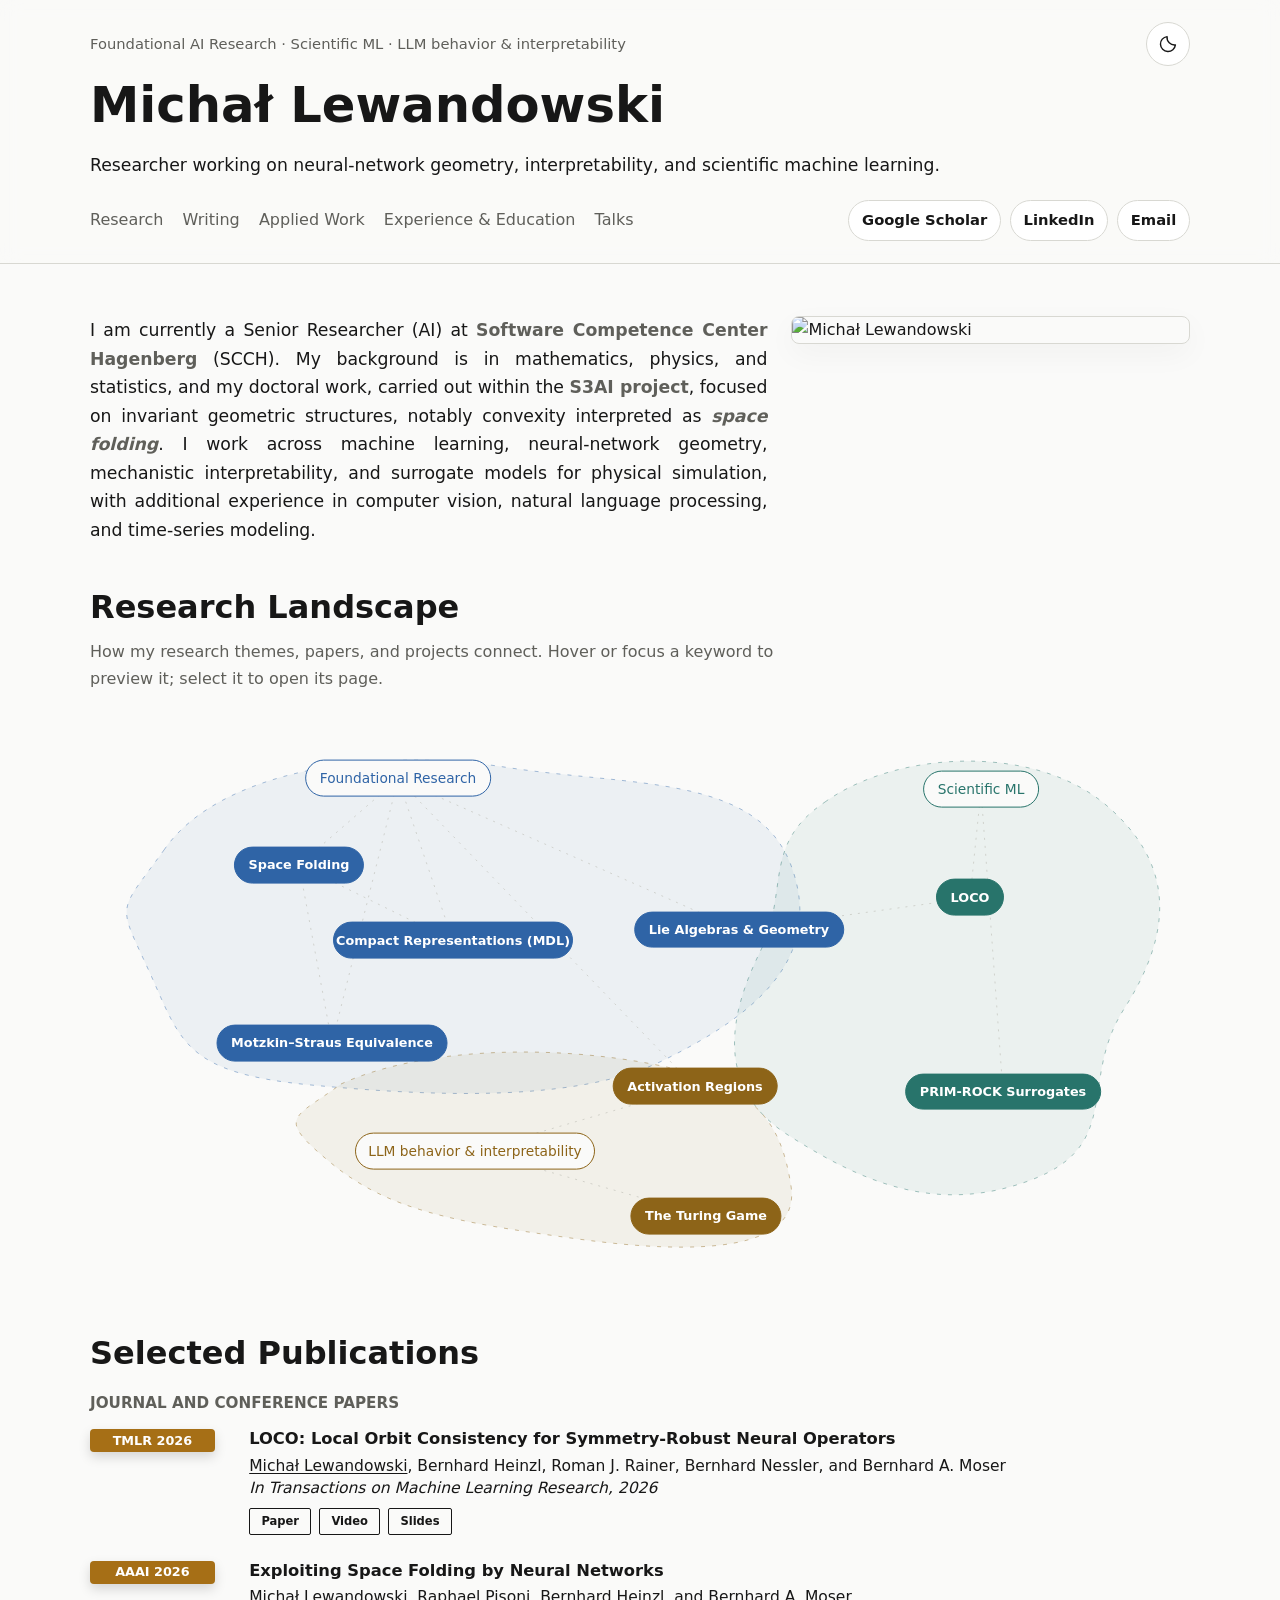
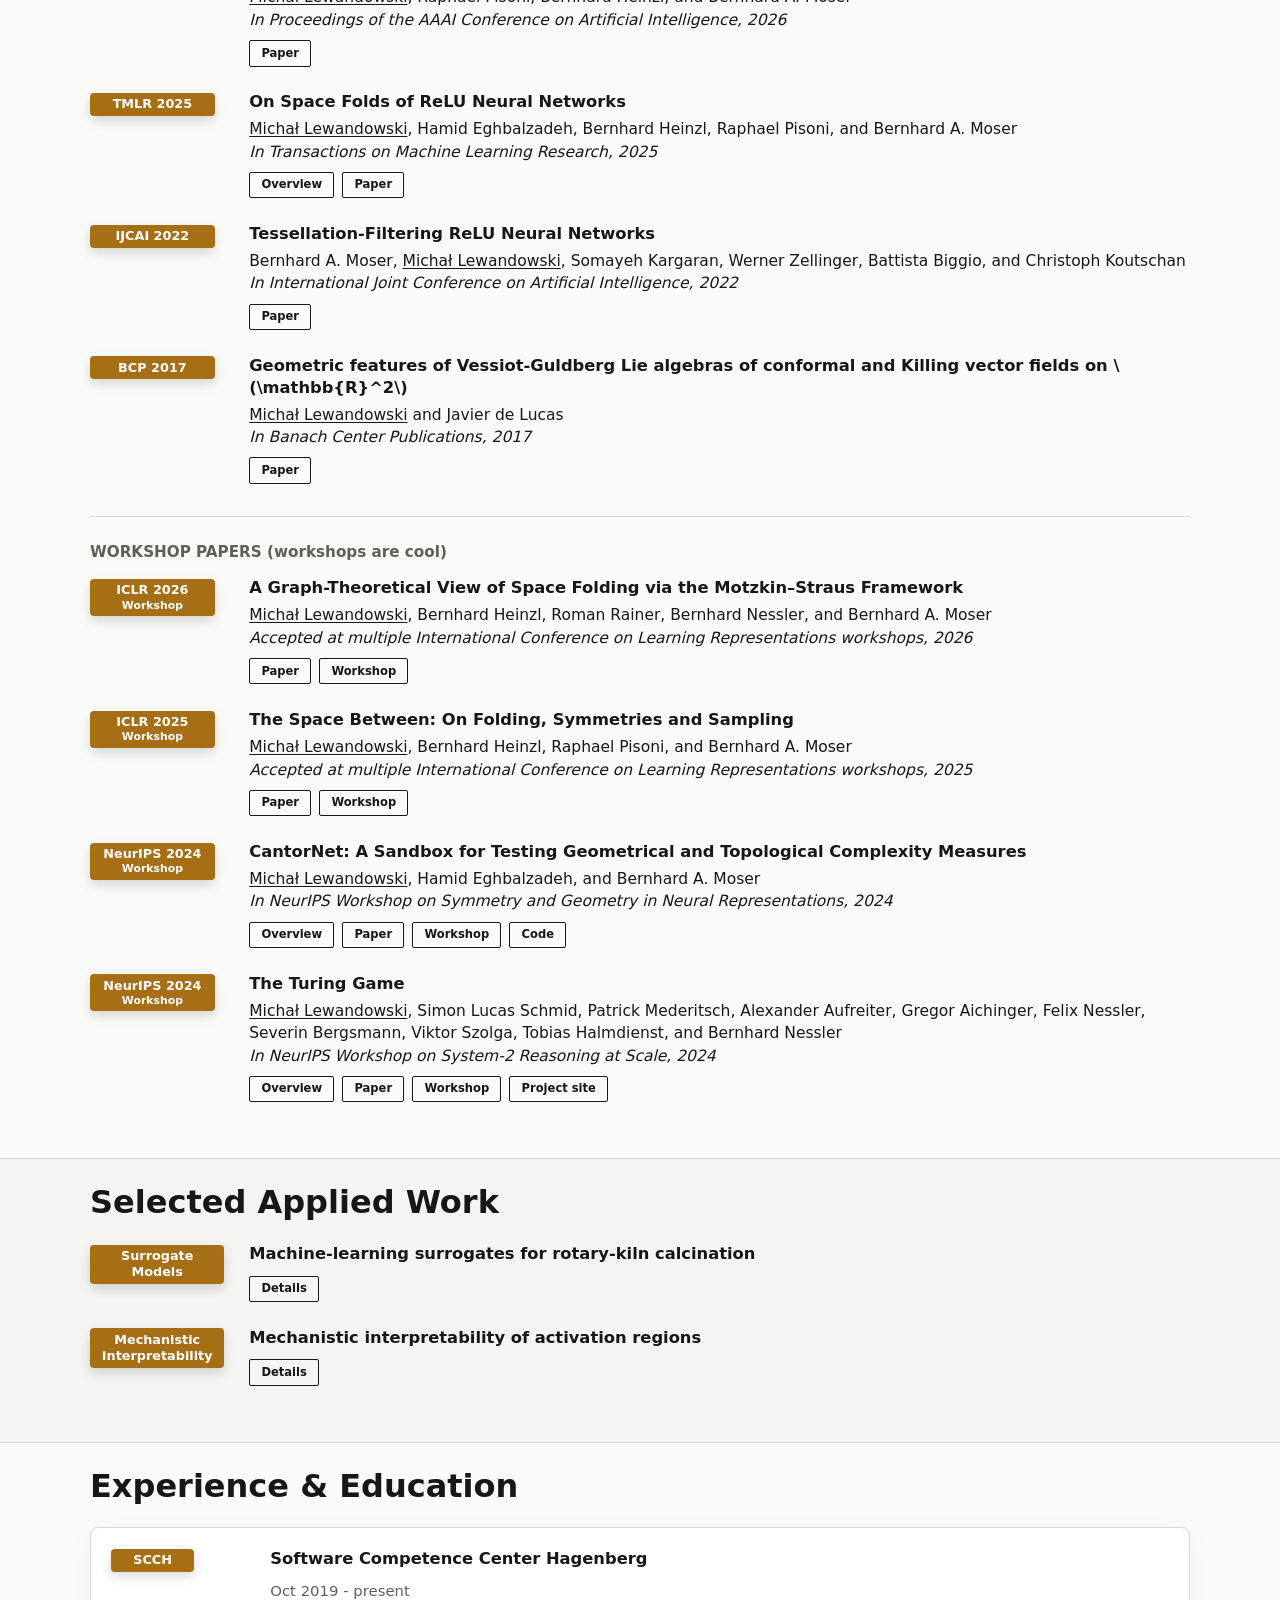
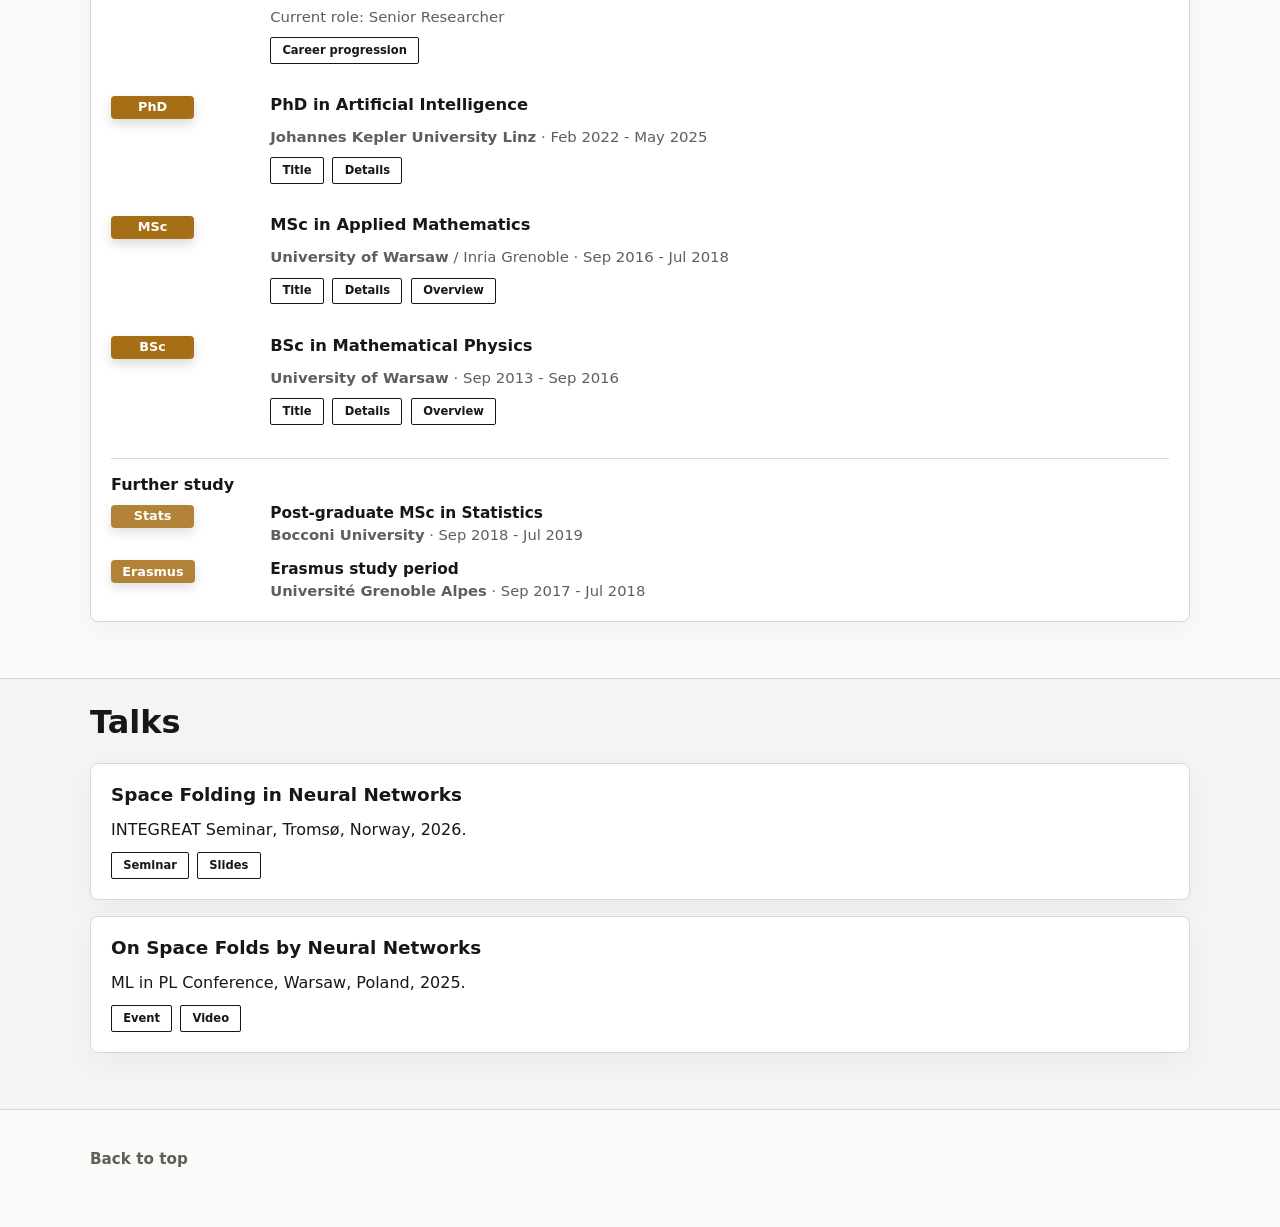
==== commit a297c6e3: "Add compact SCCH career progression beside education" ====
--- a/index.html
+++ b/index.html
@@ -37,7 +37,7 @@
         "alternateName": "Michal Lewandowski",
         "url": "https://michalmariuszlewandowski.github.io/",
         "image": "https://michalmariuszlewandowski.github.io/profile-pic/malaga2026.png",
-        "jobTitle": "Researcher and senior data scientist",
+        "jobTitle": "Senior Researcher",
         "affiliation": {
           "@type": "Organization",
           "name": "Software Competence Center Hagenberg",
@@ -96,7 +96,7 @@
             <a href="#landscape">Research</a>
             <a href="writing.html" target="_blank" rel="noopener">Writing</a>
             <a href="#projects">Applied Work</a>
-            <a href="#education">Education</a>
+            <a href="#education">Experience &amp; Education</a>
             <a href="#talks">Talks</a>
           </nav>
           <div class="header-quick-links" aria-label="Profile links">
@@ -416,12 +416,37 @@
       <section id="education" class="section">
         <div class="container">
           <div class="section-heading">
-            <h2>Education</h2>
+            <h2>Experience &amp; Education</h2>
           </div>
 
           <div class="card-grid single-card-grid">
             <article class="card full-width-card">
               <div class="publication-list education-thesis-list">
+                <article class="publication-entry">
+                  <div class="publication-badge education-badge">
+                    <span>SCCH</span>
+                  </div>
+                  <div class="publication-main">
+                    <h3>Software Competence Center Hagenberg</h3>
+                    <p class="education-meta">Oct 2019 - present</p>
+                    <p class="education-meta">Current role: Senior Researcher</p>
+                    <div class="education-detail-row">
+                      <div class="education-detail-actions">
+                        <button class="publication-action education-toggle" type="button" aria-expanded="false" aria-controls="scch-career-progression">Career progression</button>
+                      </div>
+                      <div class="education-detail-panels">
+                        <div id="scch-career-progression" class="applied-details-body education-detail-panel" hidden>
+                          <ul class="compact-list">
+                            <li><strong>Oct 2019 - Dec 2023:</strong> Researcher &amp; Data Scientist</li>
+                            <li><strong>Jan 2024 - Jun 2026:</strong> Researcher &amp; Senior Data Scientist</li>
+                            <li><strong>Jul 2026 - present:</strong> Senior Researcher</li>
+                          </ul>
+                        </div>
+                      </div>
+                    </div>
+                  </div>
+                </article>
+
                 <article class="publication-entry">
                   <div class="publication-badge education-badge">
                     <span>PhD</span>
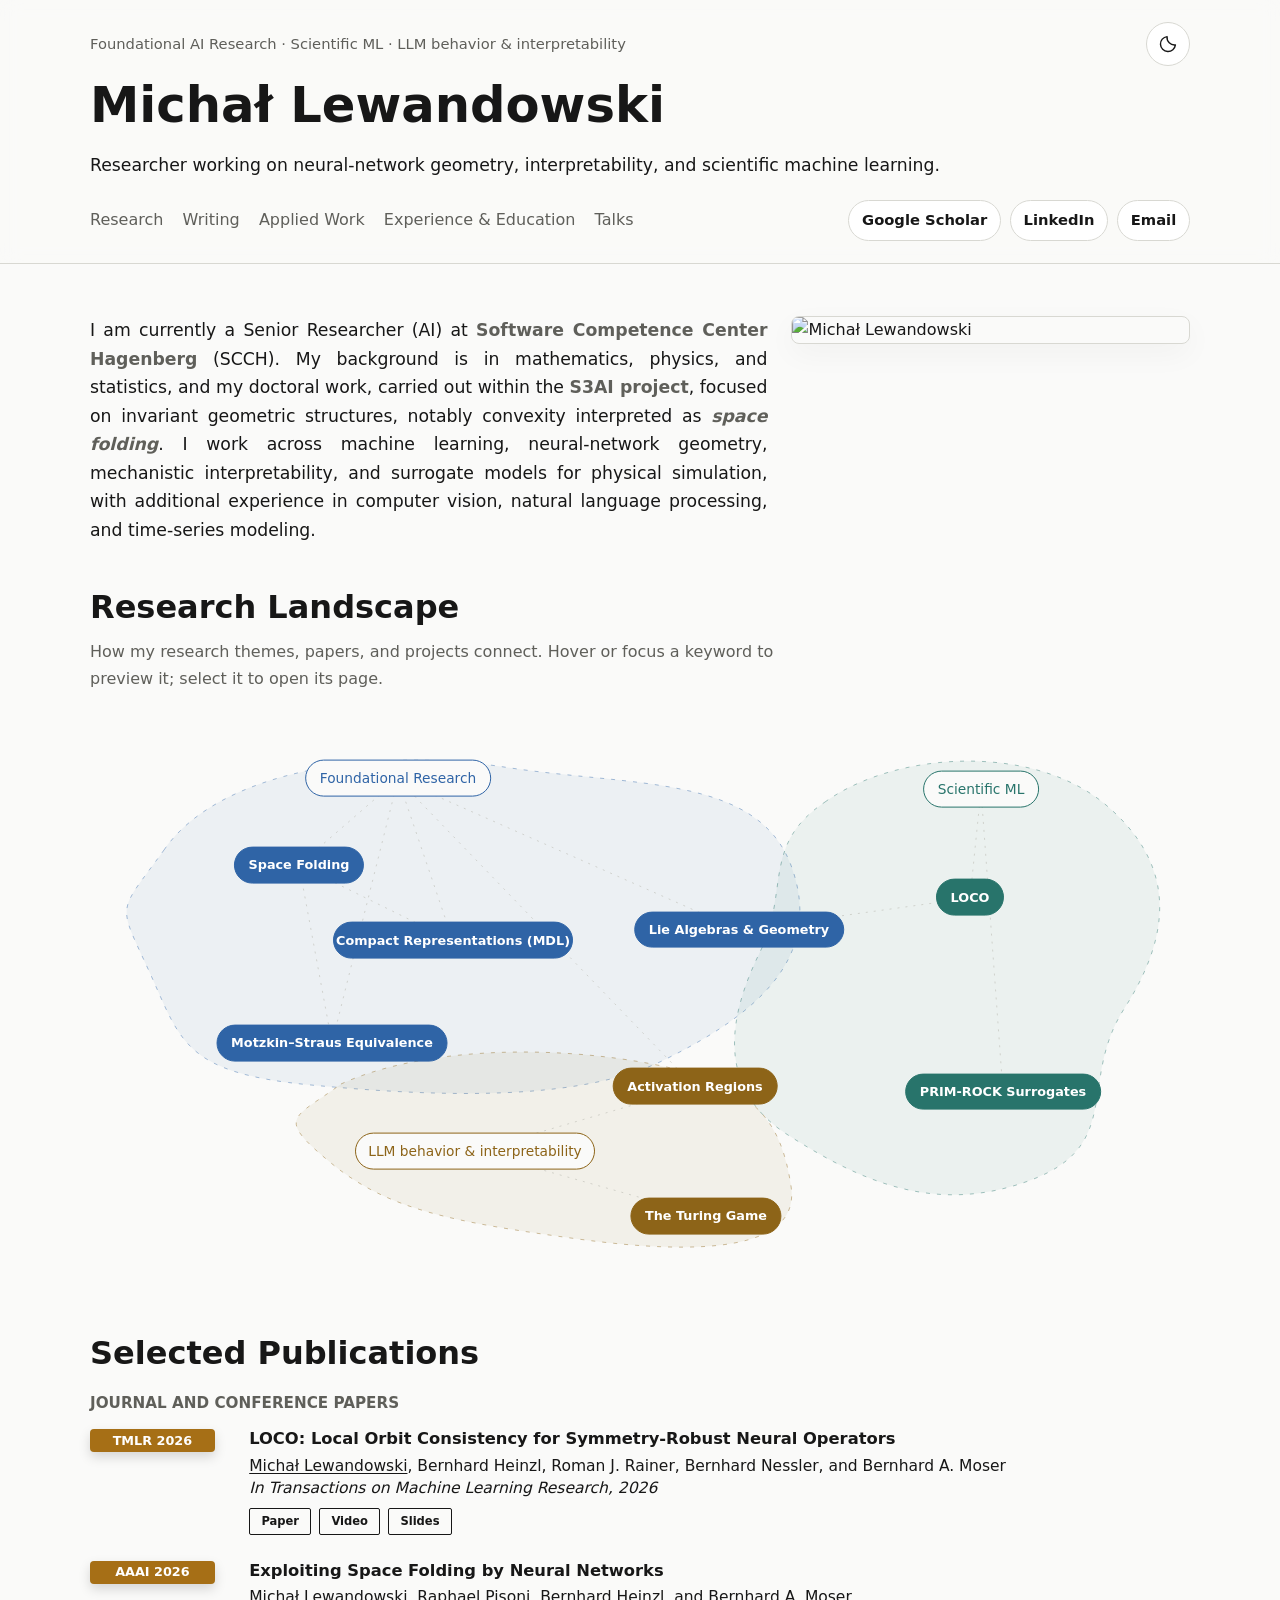
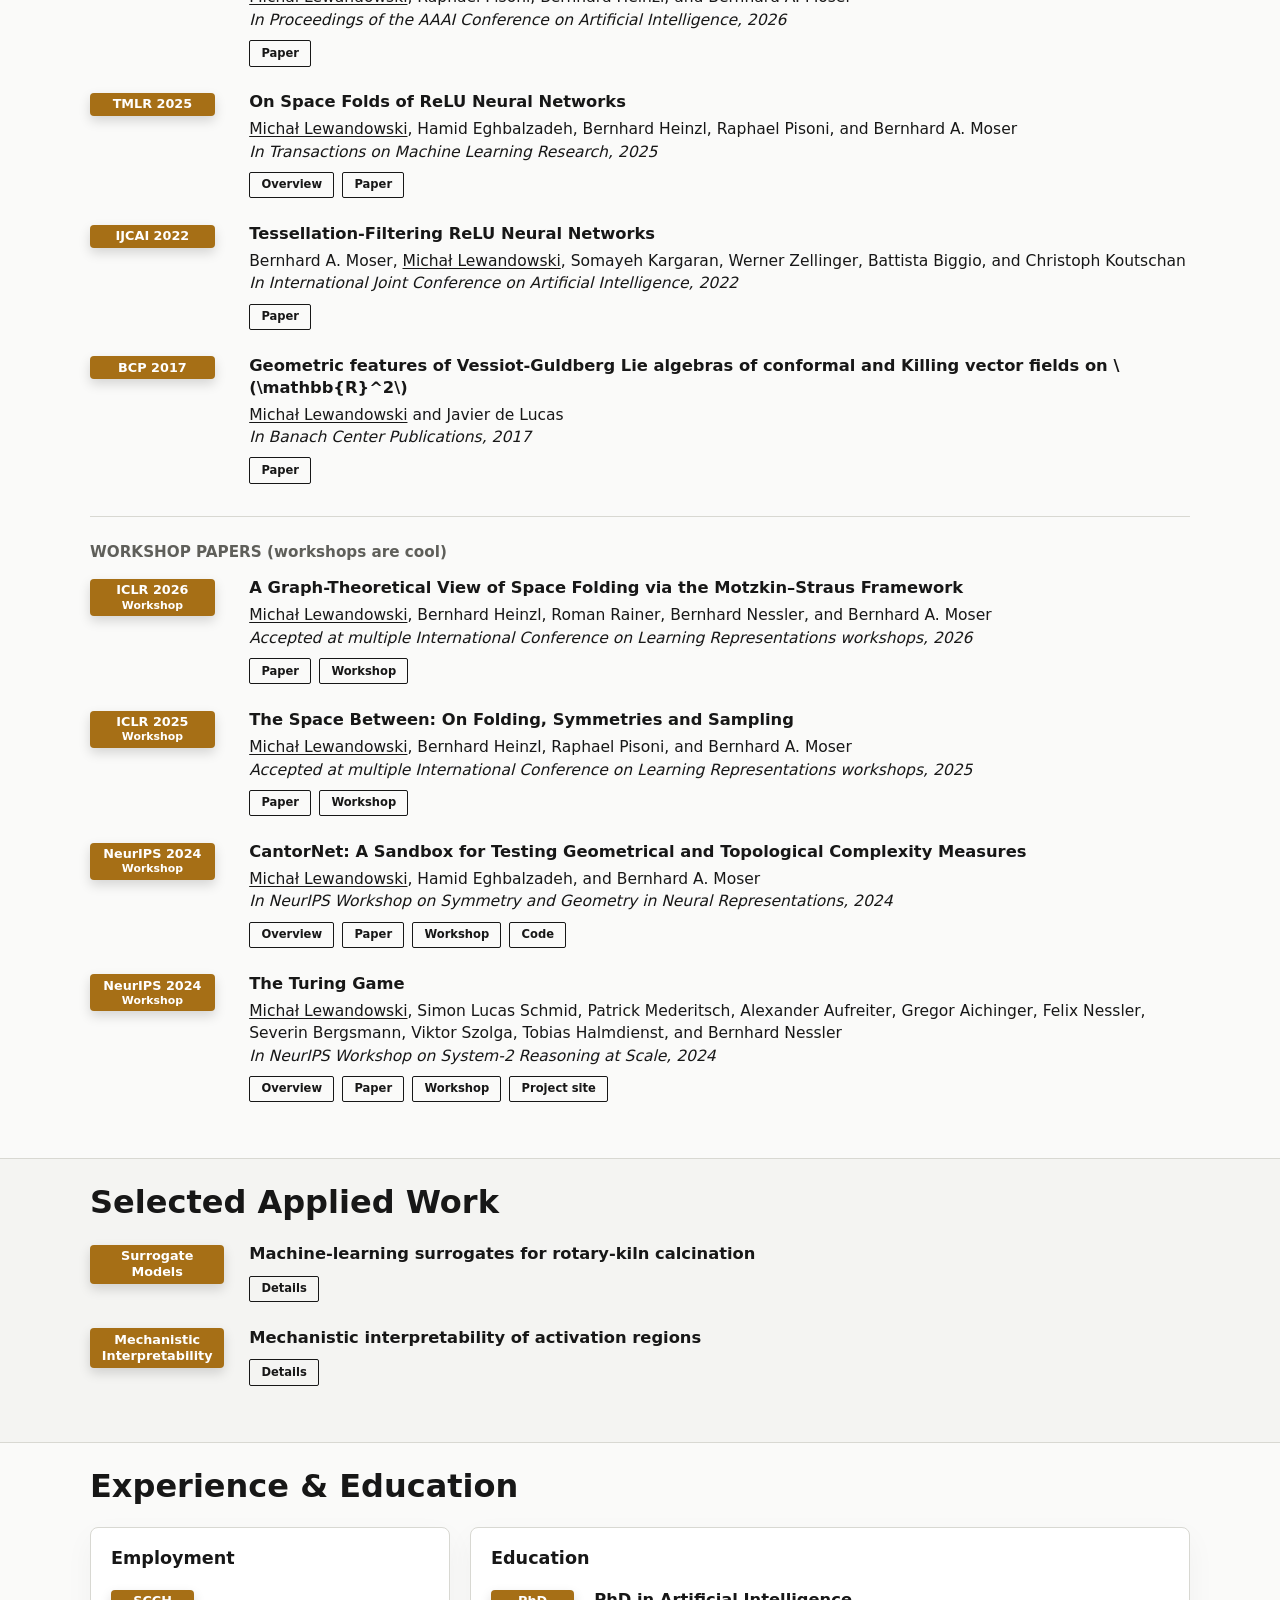
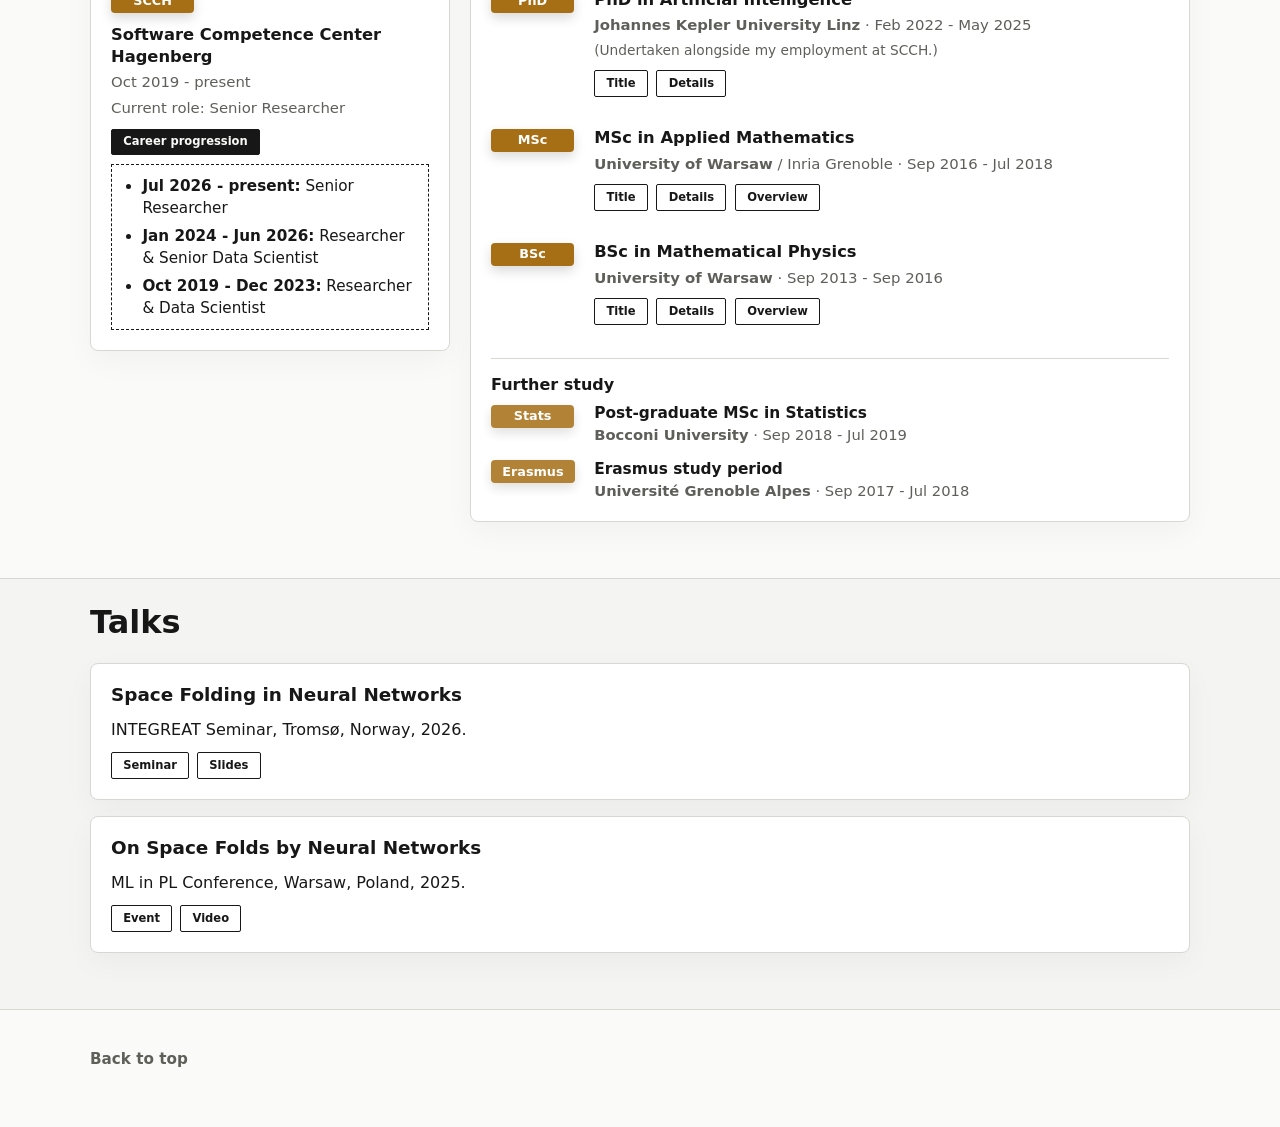
==== commit 1d443092: "Present employment and education in parallel columns" ====
--- a/index.html
+++ b/index.html
@@ -419,41 +419,46 @@
             <h2>Experience &amp; Education</h2>
           </div>
 
-          <div class="card-grid single-card-grid">
-            <article class="card full-width-card">
+          <div class="experience-education-grid">
+            <article class="card employment-card" aria-labelledby="employment-heading">
+              <h3 id="employment-heading" class="experience-education-title">Employment</h3>
+              <article class="publication-entry">
+                <div class="publication-badge education-badge">
+                  <span>SCCH</span>
+                </div>
+                <div class="publication-main">
+                  <h4>Software Competence Center Hagenberg</h4>
+                  <p class="education-meta">Oct 2019 - present</p>
+                  <p class="education-meta">Current role: Senior Researcher</p>
+                  <div class="education-detail-row">
+                    <div class="education-detail-actions">
+                      <button class="publication-action education-toggle" type="button" aria-expanded="true" aria-controls="scch-career-progression">Career progression</button>
+                    </div>
+                    <div class="education-detail-panels">
+                      <div id="scch-career-progression" class="applied-details-body education-detail-panel">
+                        <ul class="compact-list">
+                          <li><strong>Jul 2026 - present:</strong> Senior Researcher</li>
+                          <li><strong>Jan 2024 - Jun 2026:</strong> Researcher &amp; Senior Data Scientist</li>
+                          <li><strong>Oct 2019 - Dec 2023:</strong> Researcher &amp; Data Scientist</li>
+                        </ul>
+                      </div>
+                    </div>
+                  </div>
+                </div>
+              </article>
+            </article>
+
+            <article class="card education-card" aria-labelledby="education-heading">
+              <h3 id="education-heading" class="experience-education-title">Education</h3>
               <div class="publication-list education-thesis-list">
-                <article class="publication-entry">
-                  <div class="publication-badge education-badge">
-                    <span>SCCH</span>
-                  </div>
-                  <div class="publication-main">
-                    <h3>Software Competence Center Hagenberg</h3>
-                    <p class="education-meta">Oct 2019 - present</p>
-                    <p class="education-meta">Current role: Senior Researcher</p>
-                    <div class="education-detail-row">
-                      <div class="education-detail-actions">
-                        <button class="publication-action education-toggle" type="button" aria-expanded="false" aria-controls="scch-career-progression">Career progression</button>
-                      </div>
-                      <div class="education-detail-panels">
-                        <div id="scch-career-progression" class="applied-details-body education-detail-panel" hidden>
-                          <ul class="compact-list">
-                            <li><strong>Oct 2019 - Dec 2023:</strong> Researcher &amp; Data Scientist</li>
-                            <li><strong>Jan 2024 - Jun 2026:</strong> Researcher &amp; Senior Data Scientist</li>
-                            <li><strong>Jul 2026 - present:</strong> Senior Researcher</li>
-                          </ul>
-                        </div>
-                      </div>
-                    </div>
-                  </div>
-                </article>
-
                 <article class="publication-entry">
                   <div class="publication-badge education-badge">
                     <span>PhD</span>
                   </div>
                   <div class="publication-main">
-                    <h3>PhD in Artificial Intelligence</h3>
+                    <h4>PhD in Artificial Intelligence</h4>
                     <p class="education-meta"><a class="text-link" href="https://www.jku.at/en/">Johannes Kepler University Linz</a> · Feb 2022 - May 2025</p>
+                    <p class="education-meta education-overlap-note">(Undertaken alongside my employment at SCCH.)</p>
                     <div class="education-detail-row">
                       <div class="education-detail-actions">
                         <button class="publication-action education-toggle" type="button" aria-expanded="false" aria-controls="education-phd-title">Title</button>
@@ -480,7 +485,7 @@
                     <span>MSc</span>
                   </div>
                   <div class="publication-main">
-                    <h3>MSc in Applied Mathematics</h3>
+                    <h4>MSc in Applied Mathematics</h4>
                     <p class="education-meta"><a class="text-link" href="https://en.uw.edu.pl/">University of Warsaw</a> / Inria Grenoble · Sep 2016 - Jul 2018</p>
                     <div class="education-detail-row">
                       <div class="education-detail-actions">
@@ -509,7 +514,7 @@
                     <span>BSc</span>
                   </div>
                   <div class="publication-main">
-                    <h3>BSc in Mathematical Physics</h3>
+                    <h4>BSc in Mathematical Physics</h4>
                     <p class="education-meta"><a class="text-link" href="https://en.uw.edu.pl/">University of Warsaw</a> · Sep 2013 - Sep 2016</p>
                     <div class="education-detail-row">
                       <div class="education-detail-actions">
--- a/styles.css
+++ b/styles.css
@@ -644,6 +644,39 @@
   min-width: 8.4rem;
 }
 
+.experience-education-grid {
+  display: grid;
+  grid-template-columns: minmax(0, 1fr) minmax(0, 2fr);
+  gap: 1.25rem;
+  align-items: start;
+}
+
+.card .experience-education-title {
+  margin-bottom: 1.25rem;
+  font-size: 1.1rem;
+}
+
+.experience-education-grid .publication-main h4 {
+  margin-bottom: 0.3rem;
+  font-size: 1.02rem;
+  font-weight: 650;
+  line-height: 1.35;
+}
+
+.employment-card .publication-entry {
+  grid-template-columns: 1fr;
+  gap: 0.65rem;
+}
+
+.employment-card .education-detail-panel {
+  text-align: left;
+}
+
+.education-card .publication-entry,
+.education-card .education-extra-item {
+  grid-template-columns: 5.2rem minmax(0, 1fr);
+}
+
 .education-thesis-list {
   gap: 1.35rem;
 }
@@ -657,6 +690,10 @@
   color: var(--muted);
   font-size: 0.93rem;
   line-height: 1.45;
+}
+
+.card .education-overlap-note {
+  font-size: 0.86rem;
 }
 
 .education-detail-row {
@@ -1060,7 +1097,8 @@
 
 @media (max-width: 900px) {
   .hero-grid,
-  .card-grid {
+  .card-grid,
+  .experience-education-grid {
     grid-template-columns: 1fr;
   }
 }
@@ -1169,7 +1207,9 @@
   }
 
   .publication-entry,
-  .education-extra-item {
+  .education-extra-item,
+  .experience-education-grid .publication-entry,
+  .experience-education-grid .education-extra-item {
     grid-template-columns: 1fr;
     gap: 0.55rem;
   }
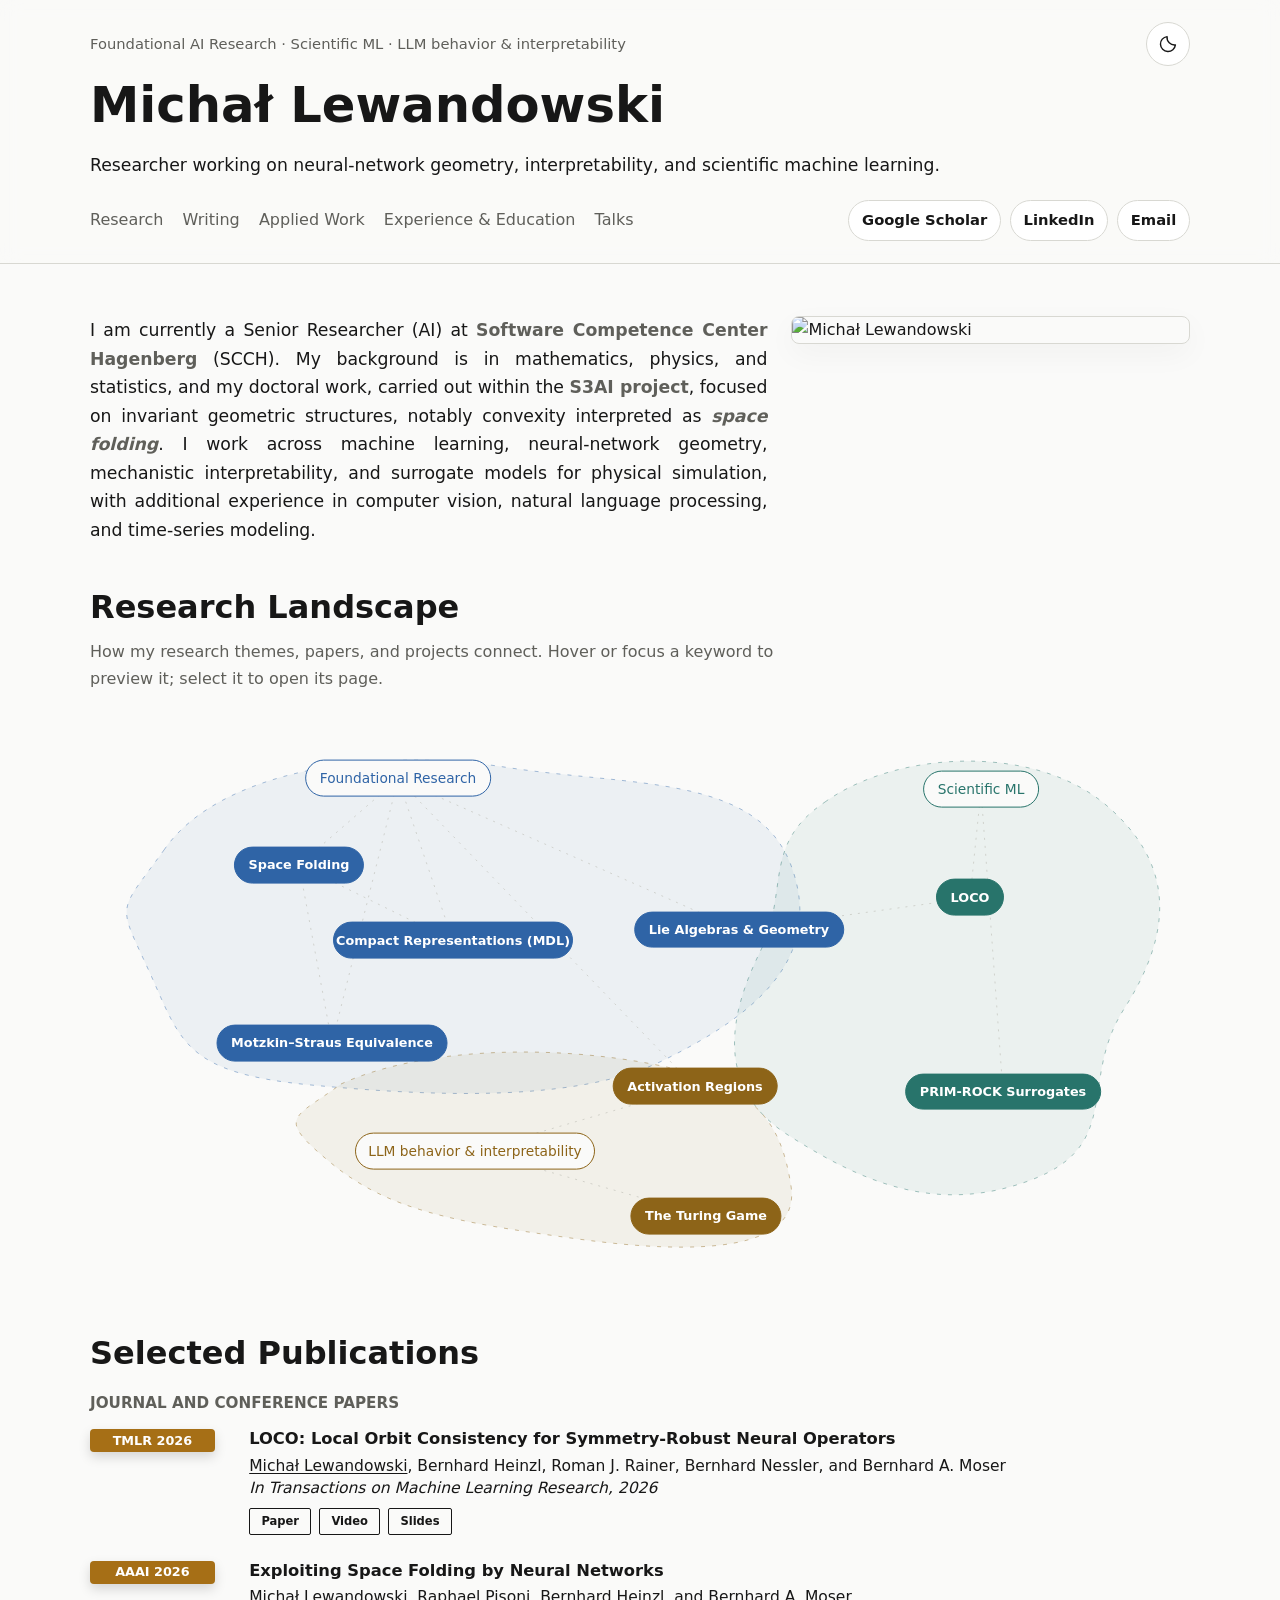
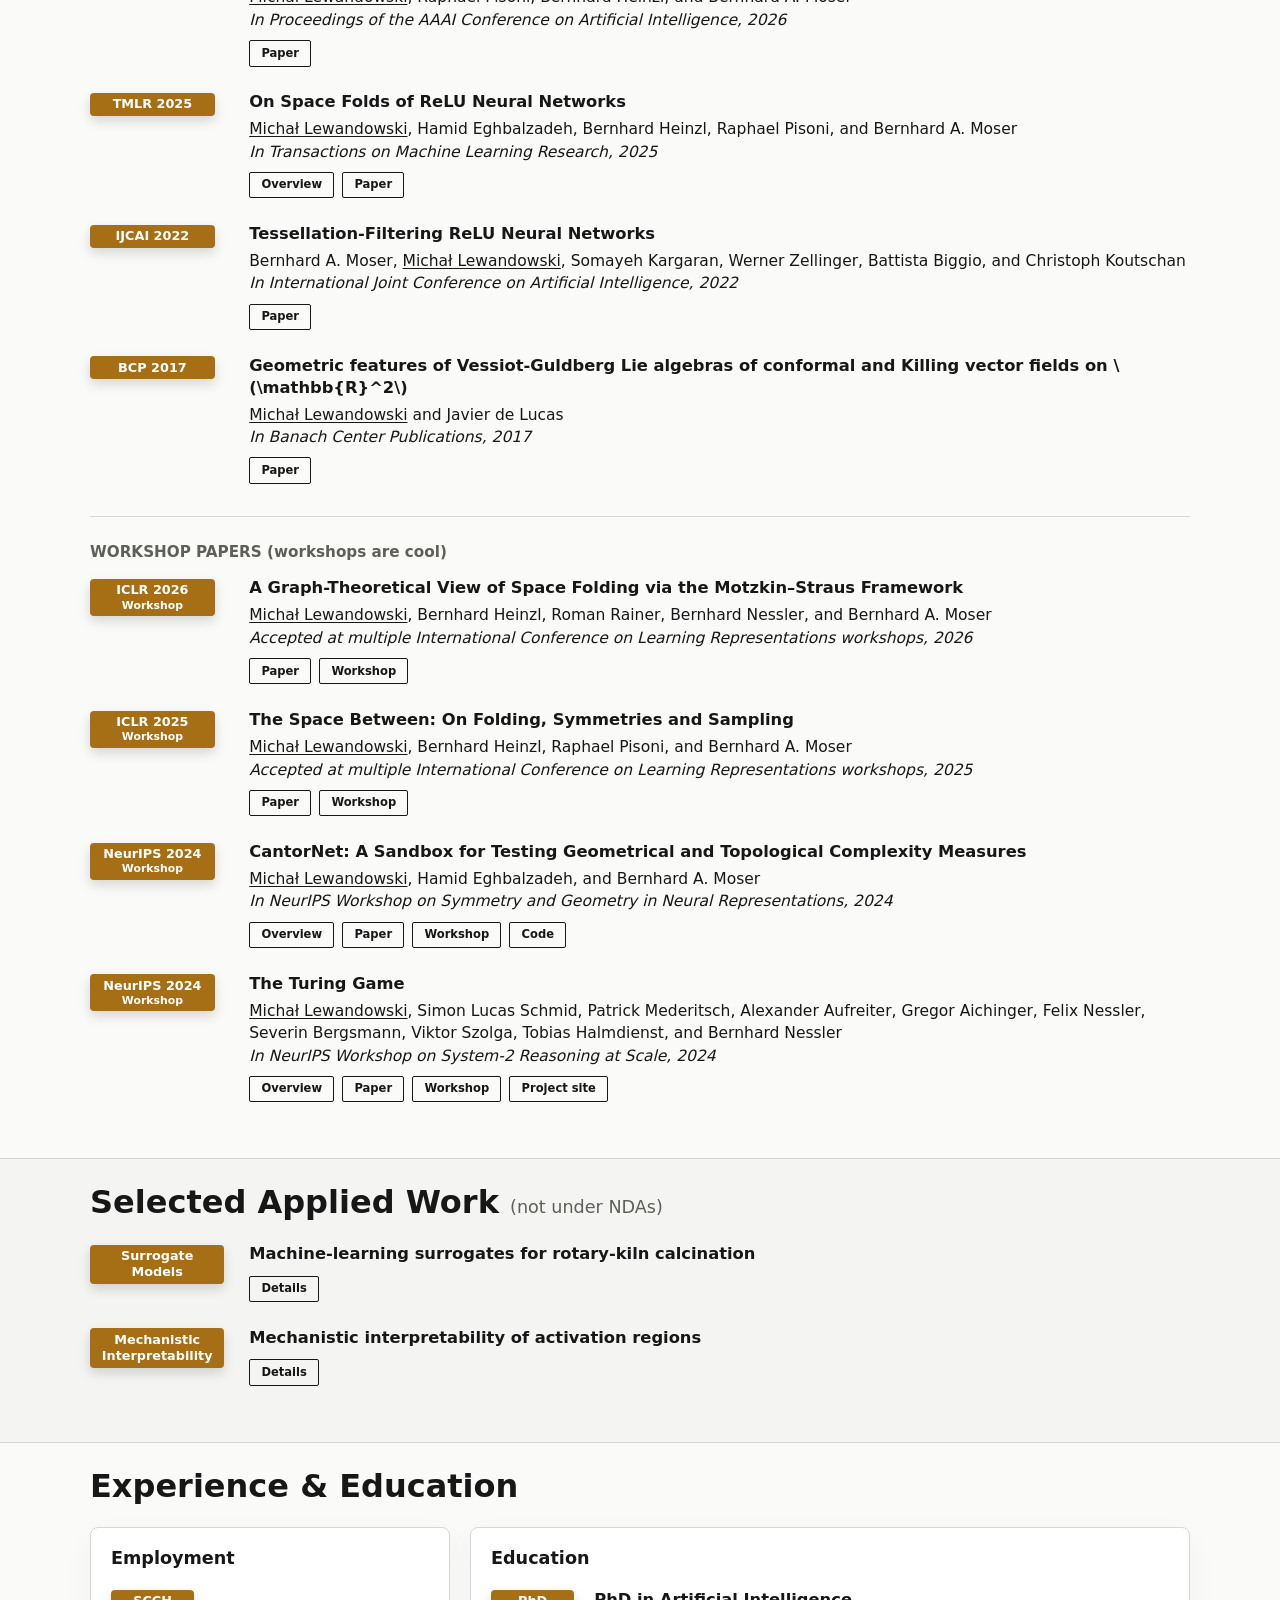
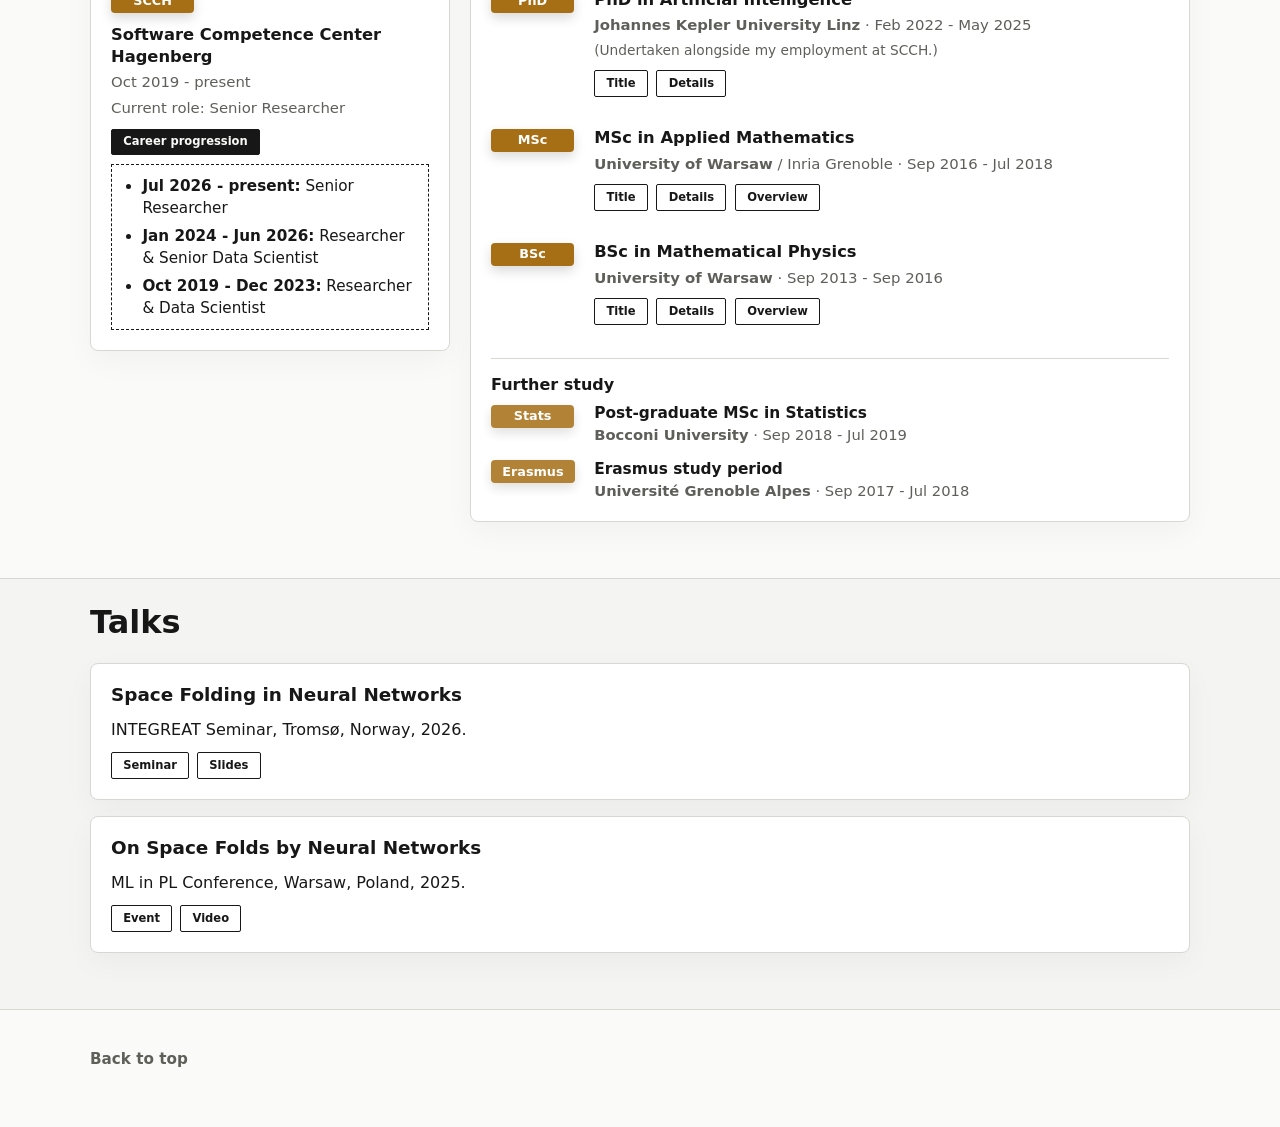
==== commit 657d9336: "Clarify publicly shareable applied work" ====
--- a/index.html
+++ b/index.html
@@ -359,7 +359,7 @@
       <section id="projects" class="section section-muted">
         <div class="container">
           <div class="section-heading">
-            <h2>Selected Applied Work</h2>
+            <h2>Selected Applied Work <span class="section-heading-note">(not under NDAs)</span></h2>
             <!-- <p>
               Selected applied and ongoing work outside individual paper entries.
             </p> -->
--- a/styles.css
+++ b/styles.css
@@ -306,6 +306,13 @@
 
 .section-heading {
   margin-bottom: 1.35rem;
+}
+
+.section-heading-note {
+  display: inline-block;
+  color: var(--muted);
+  font-size: 0.55em;
+  font-weight: 400;
 }
 
 .section-heading p {
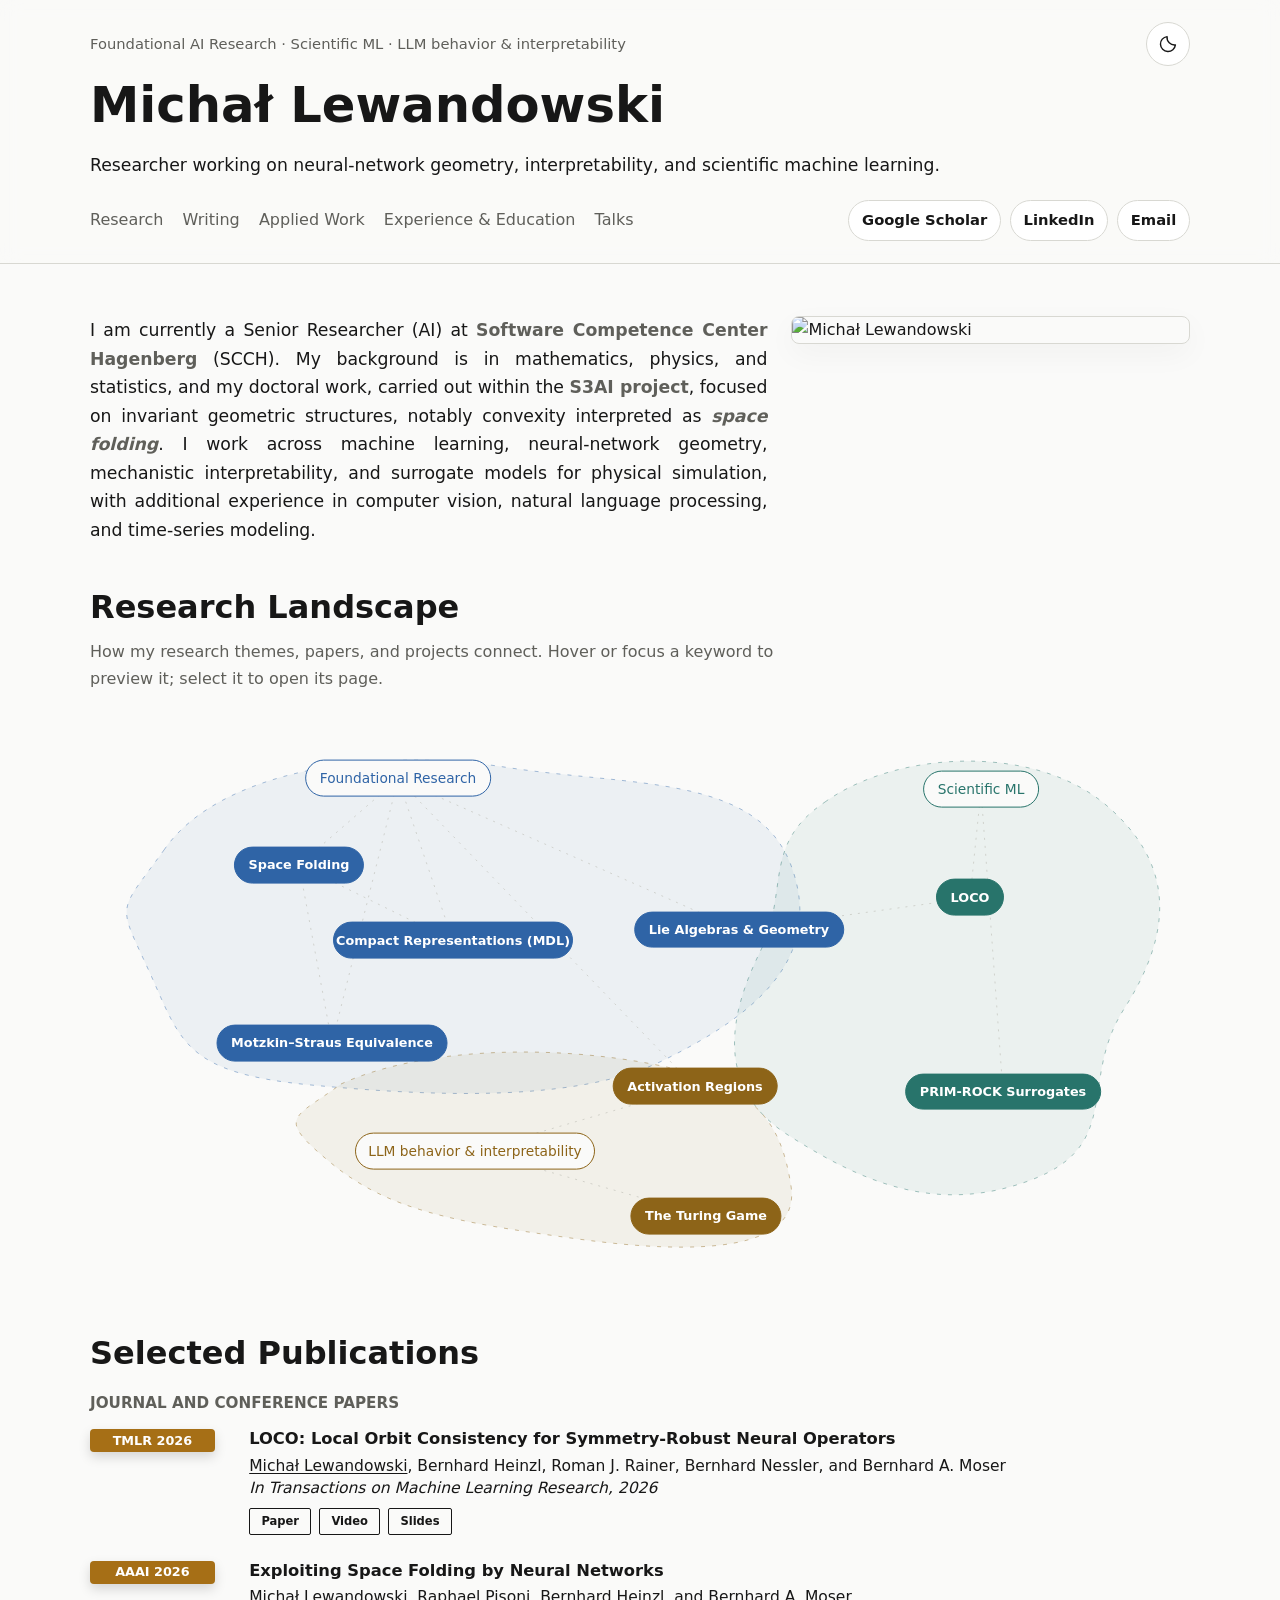
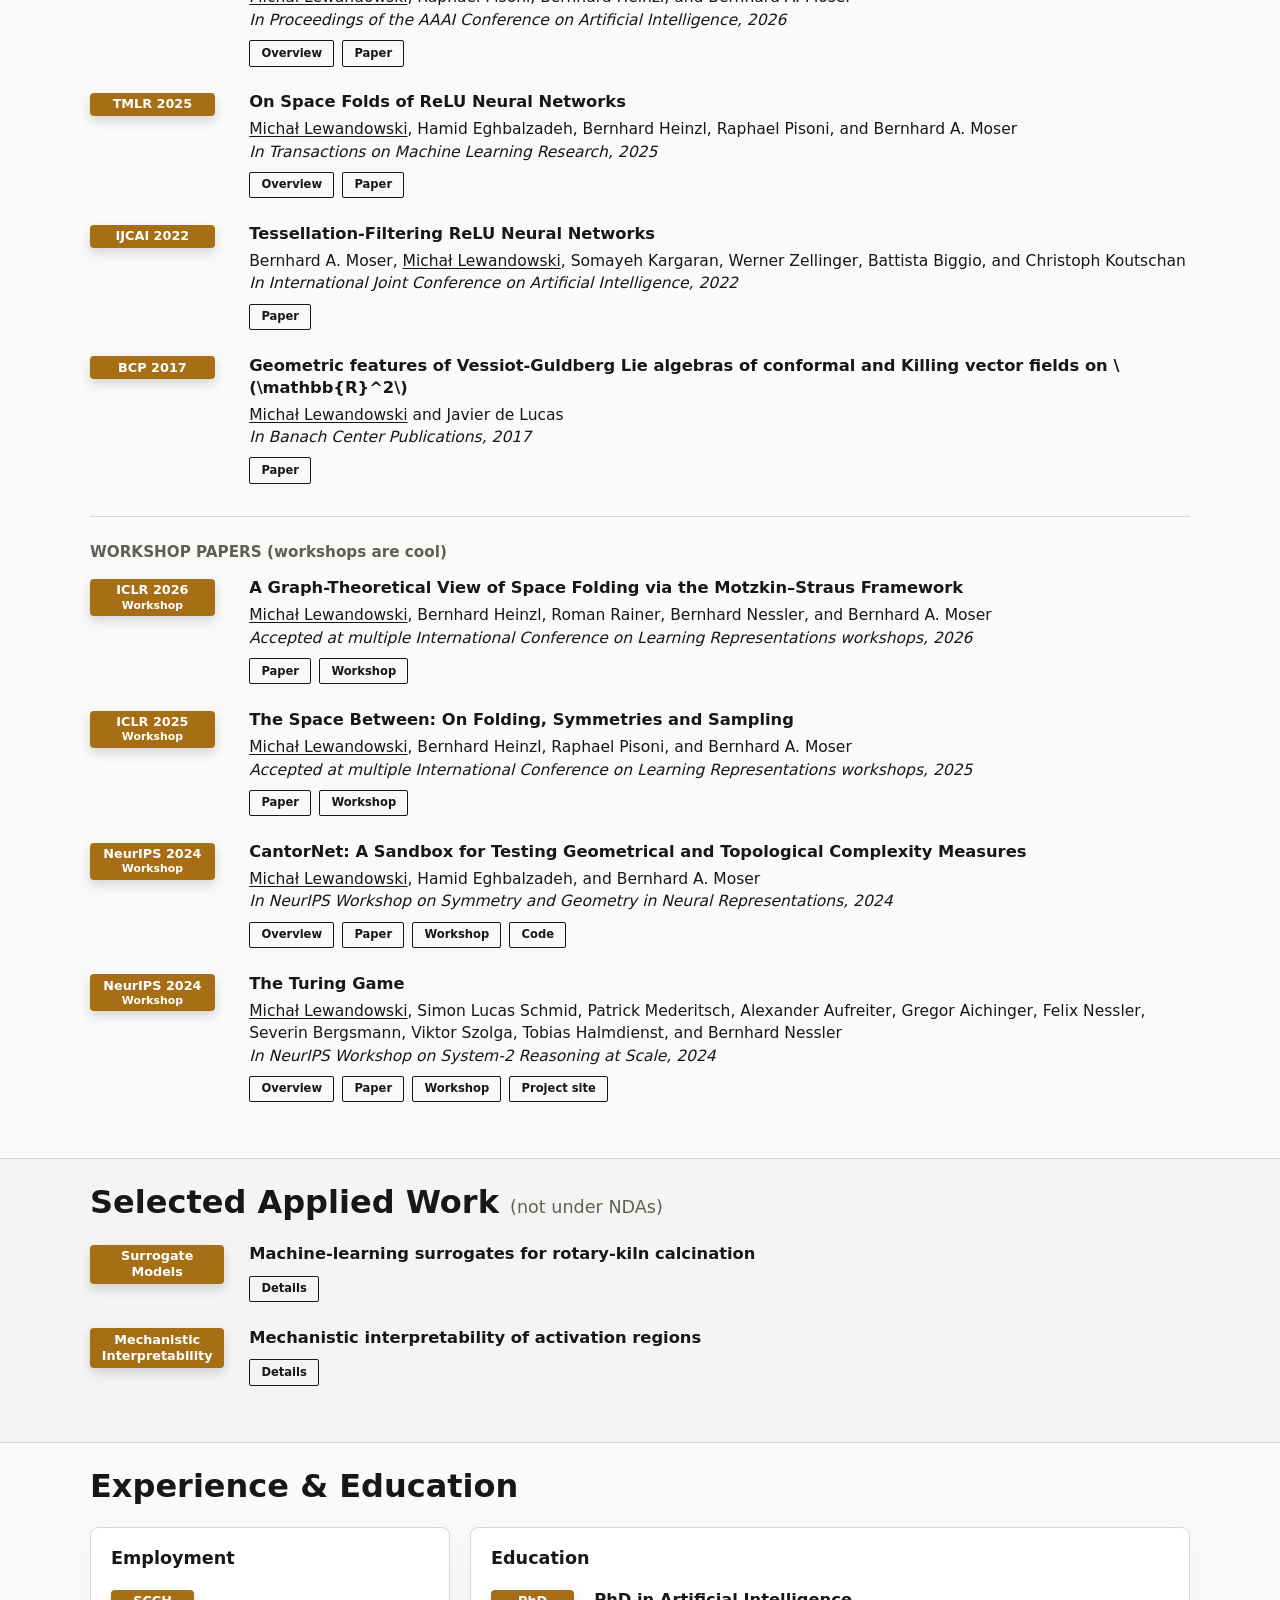
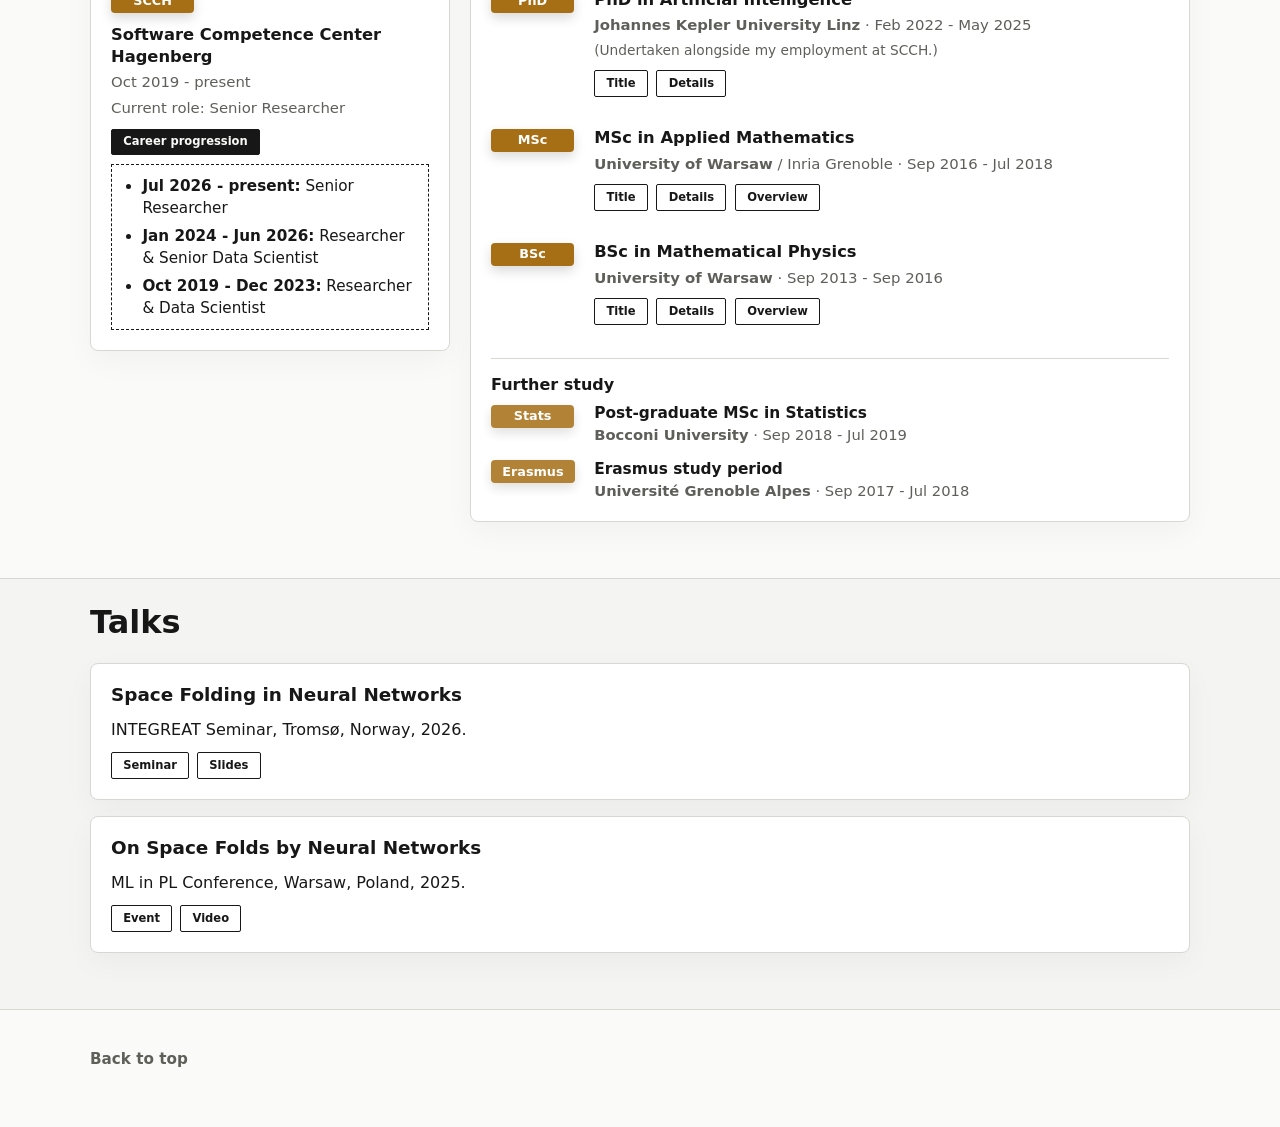
==== commit ef342cdc: "Add an intuitive overview of the AAAI space folding paper" ====
--- a/index.html
+++ b/index.html
@@ -197,7 +197,7 @@
             </div>
 
             <template id="space-folding-resources">
-              <a class="publication-action" href="https://ojs.aaai.org/index.php/AAAI/article/view/39446" target="_blank" rel="noopener noreferrer">Exploiting Space Folding</a>
+              <a class="publication-action" href="posts/exploiting-space-folding.html">Exploiting Space Folding</a>
               <a class="publication-action" href="https://www.ijcai.org/proceedings/2022/463" target="_blank" rel="noopener noreferrer">Tessellation Filtering</a>
               <a class="publication-action" href="https://arxiv.org/abs/2503.08502" target="_blank" rel="noopener noreferrer">The Space Between</a>
             </template>
@@ -236,6 +236,7 @@
                     <p class="publication-authors"><span class="self-author">Micha&#322; Lewandowski</span>, Raphael Pisoni, Bernhard Heinzl, and Bernhard A. Moser</p>
                     <p class="publication-venue"><em>In Proceedings of the AAAI Conference on Artificial Intelligence, 2026</em></p>
                     <div class="publication-actions">
+                      <a class="publication-action" href="posts/exploiting-space-folding.html">Overview</a>
                       <a class="publication-action" href="https://ojs.aaai.org/index.php/AAAI/article/view/39446">Paper</a>
                     </div>
                   </div>
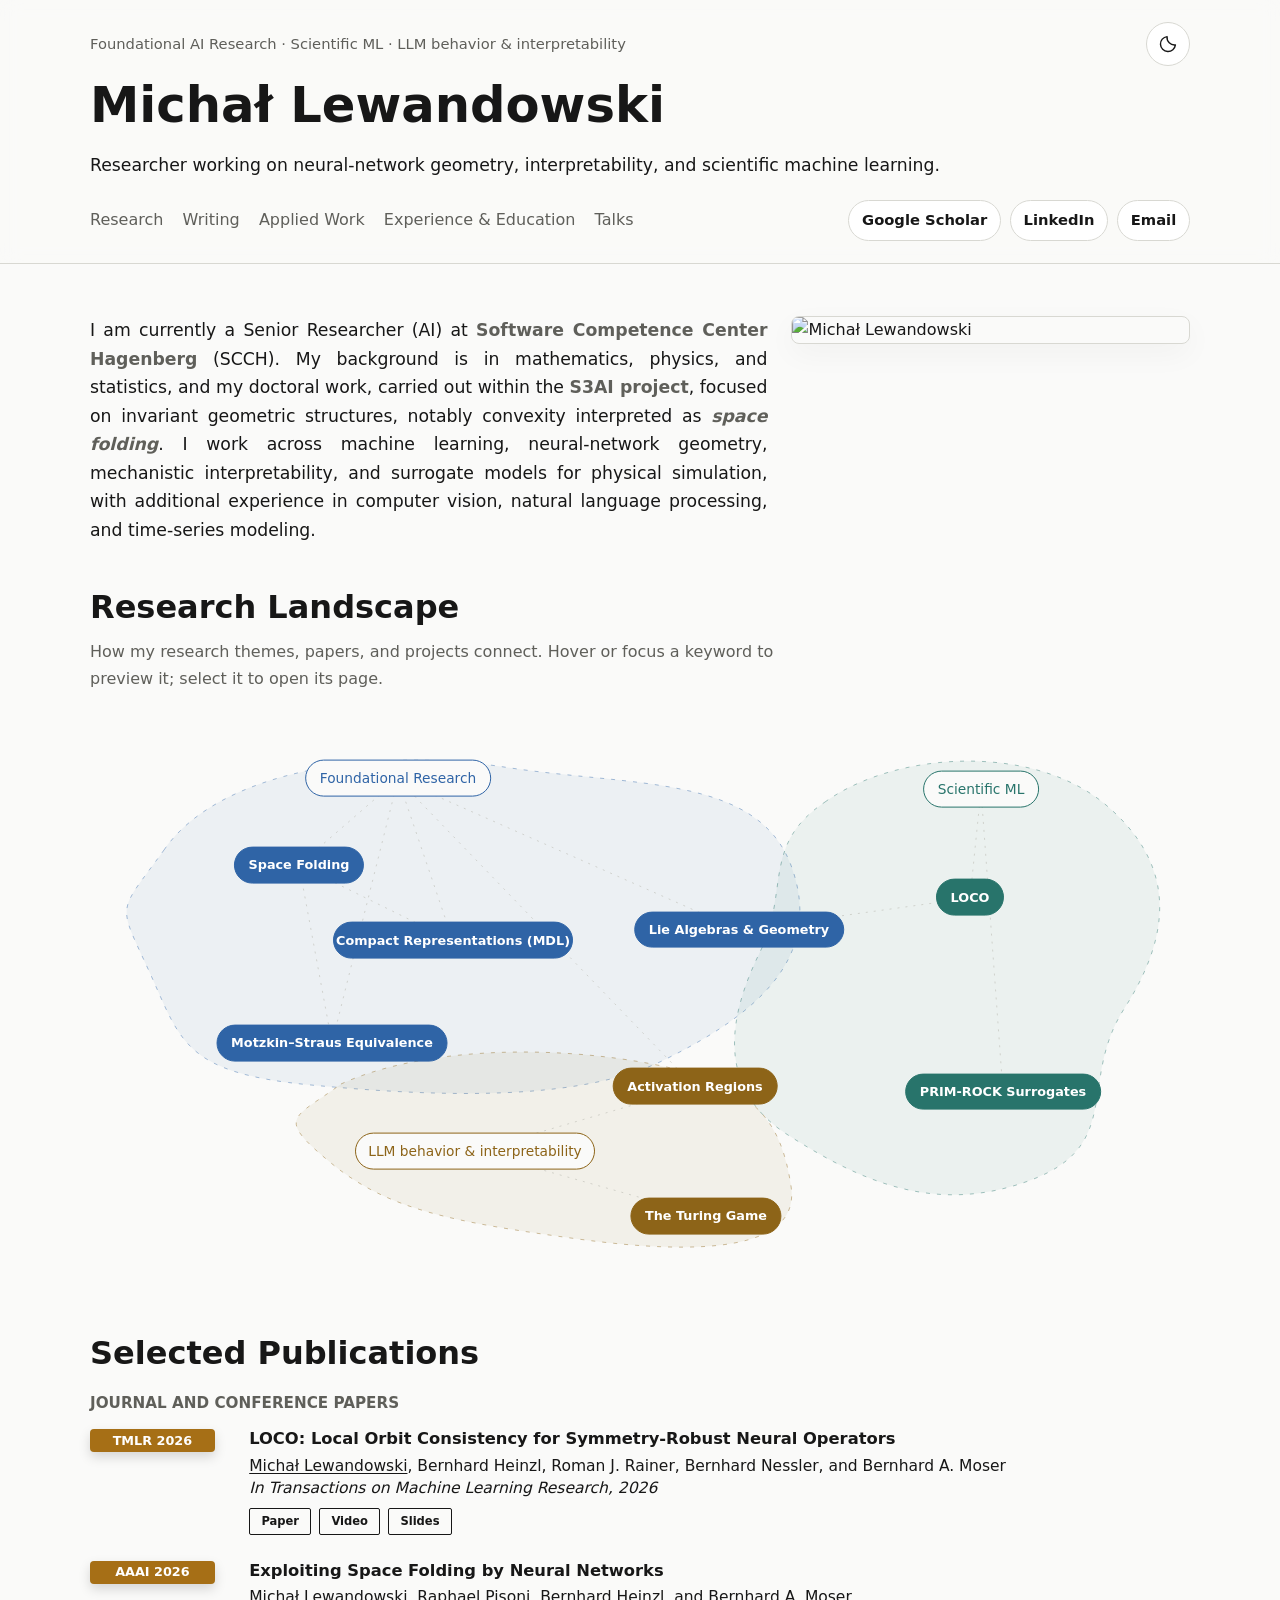
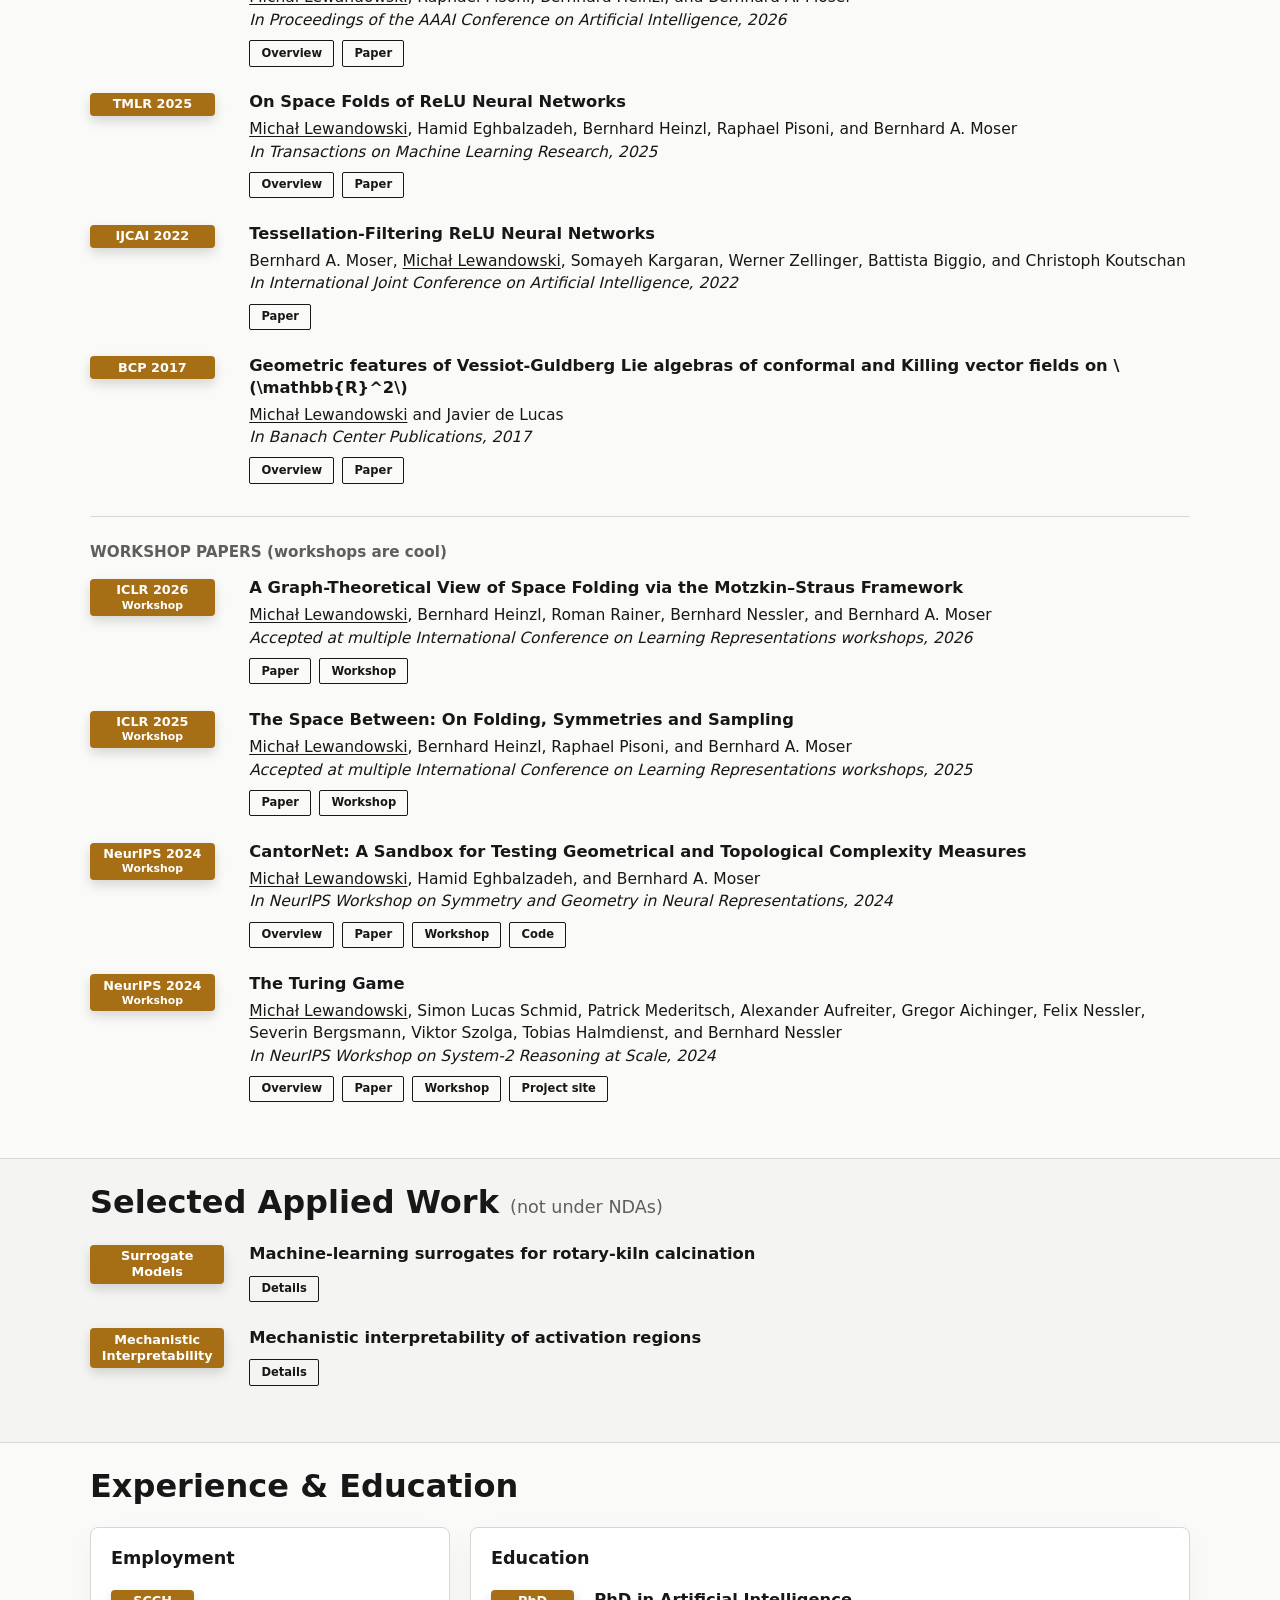
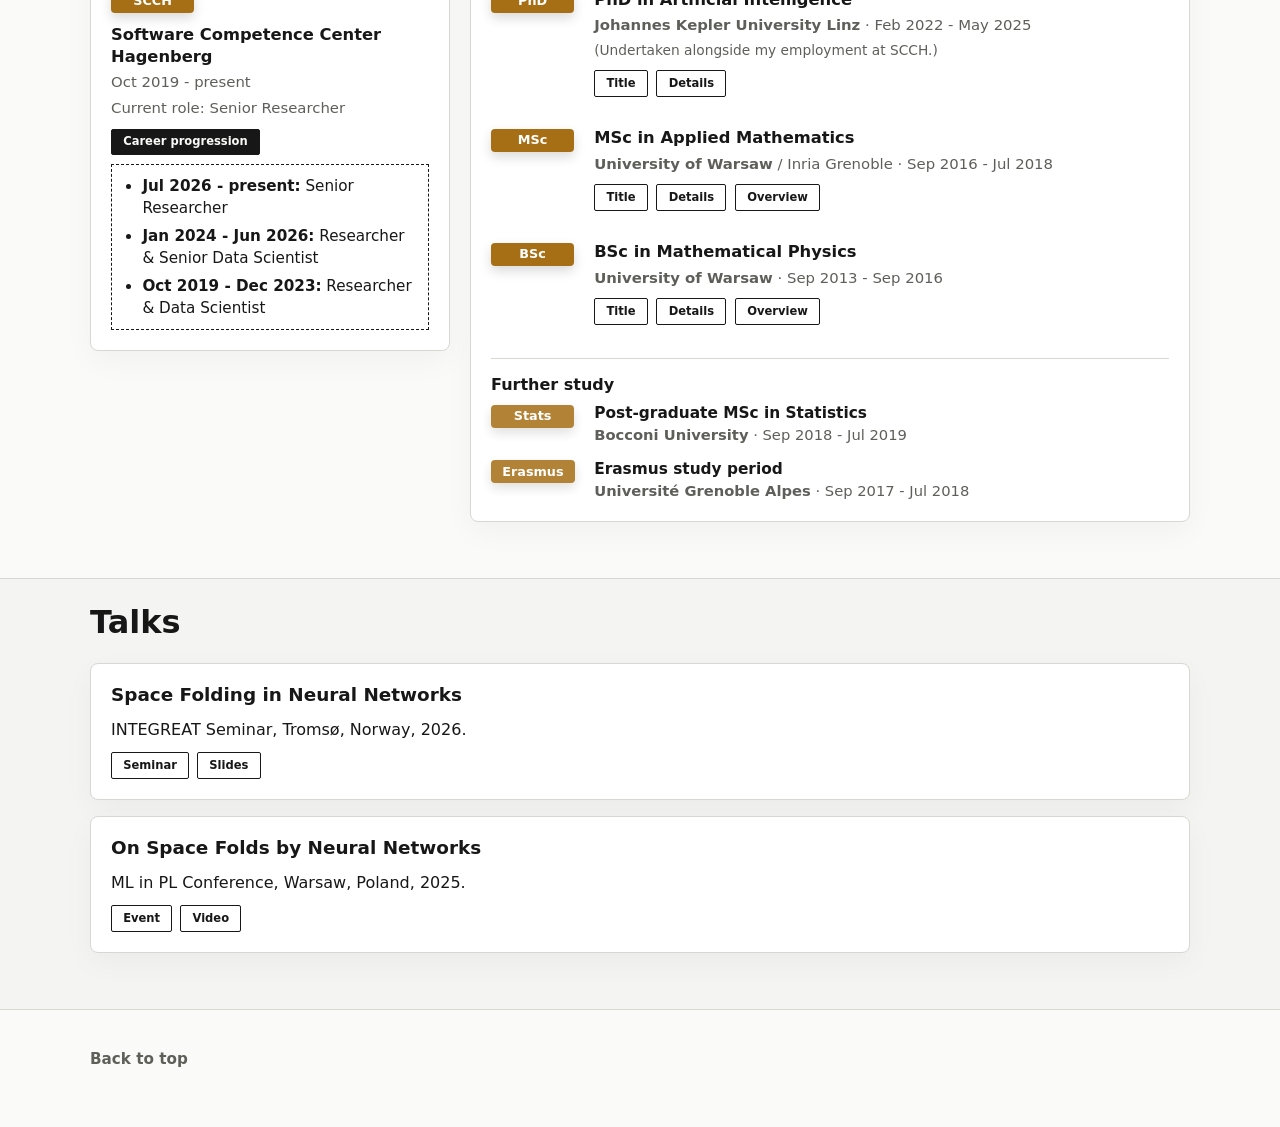
==== commit 61f5936e: "Link BCP publication to the BSc overview" ====
--- a/index.html
+++ b/index.html
@@ -274,6 +274,7 @@
                     <p class="publication-authors"><span class="self-author">Micha&#322; Lewandowski</span> and Javier de Lucas</p>
                     <p class="publication-venue"><em>In Banach Center Publications, 2017</em></p>
                     <div class="publication-actions">
+                      <a class="publication-action" href="posts/vessiot-guldberg-lie-algebras.html">Overview</a>
                       <a class="publication-action" href="https://arxiv.org/abs/1708.09375">Paper</a>
                     </div>
                   </div>
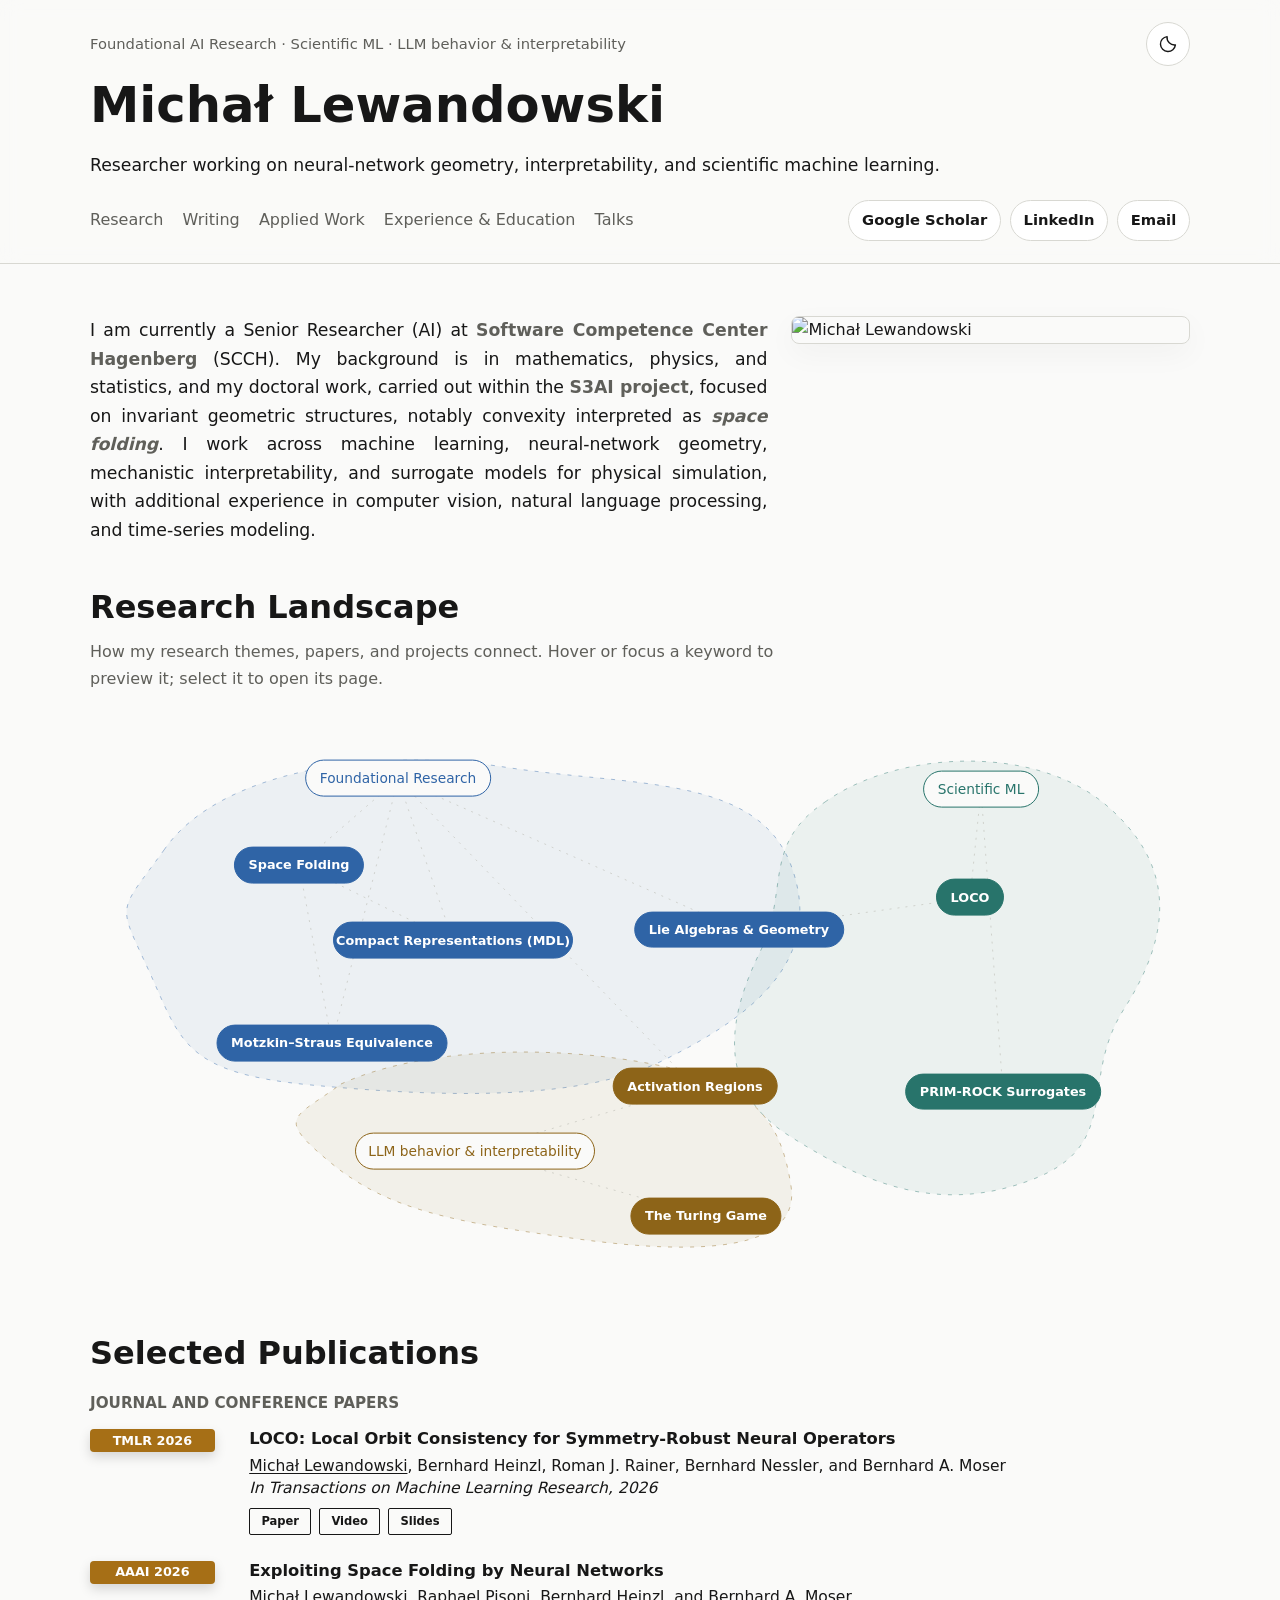
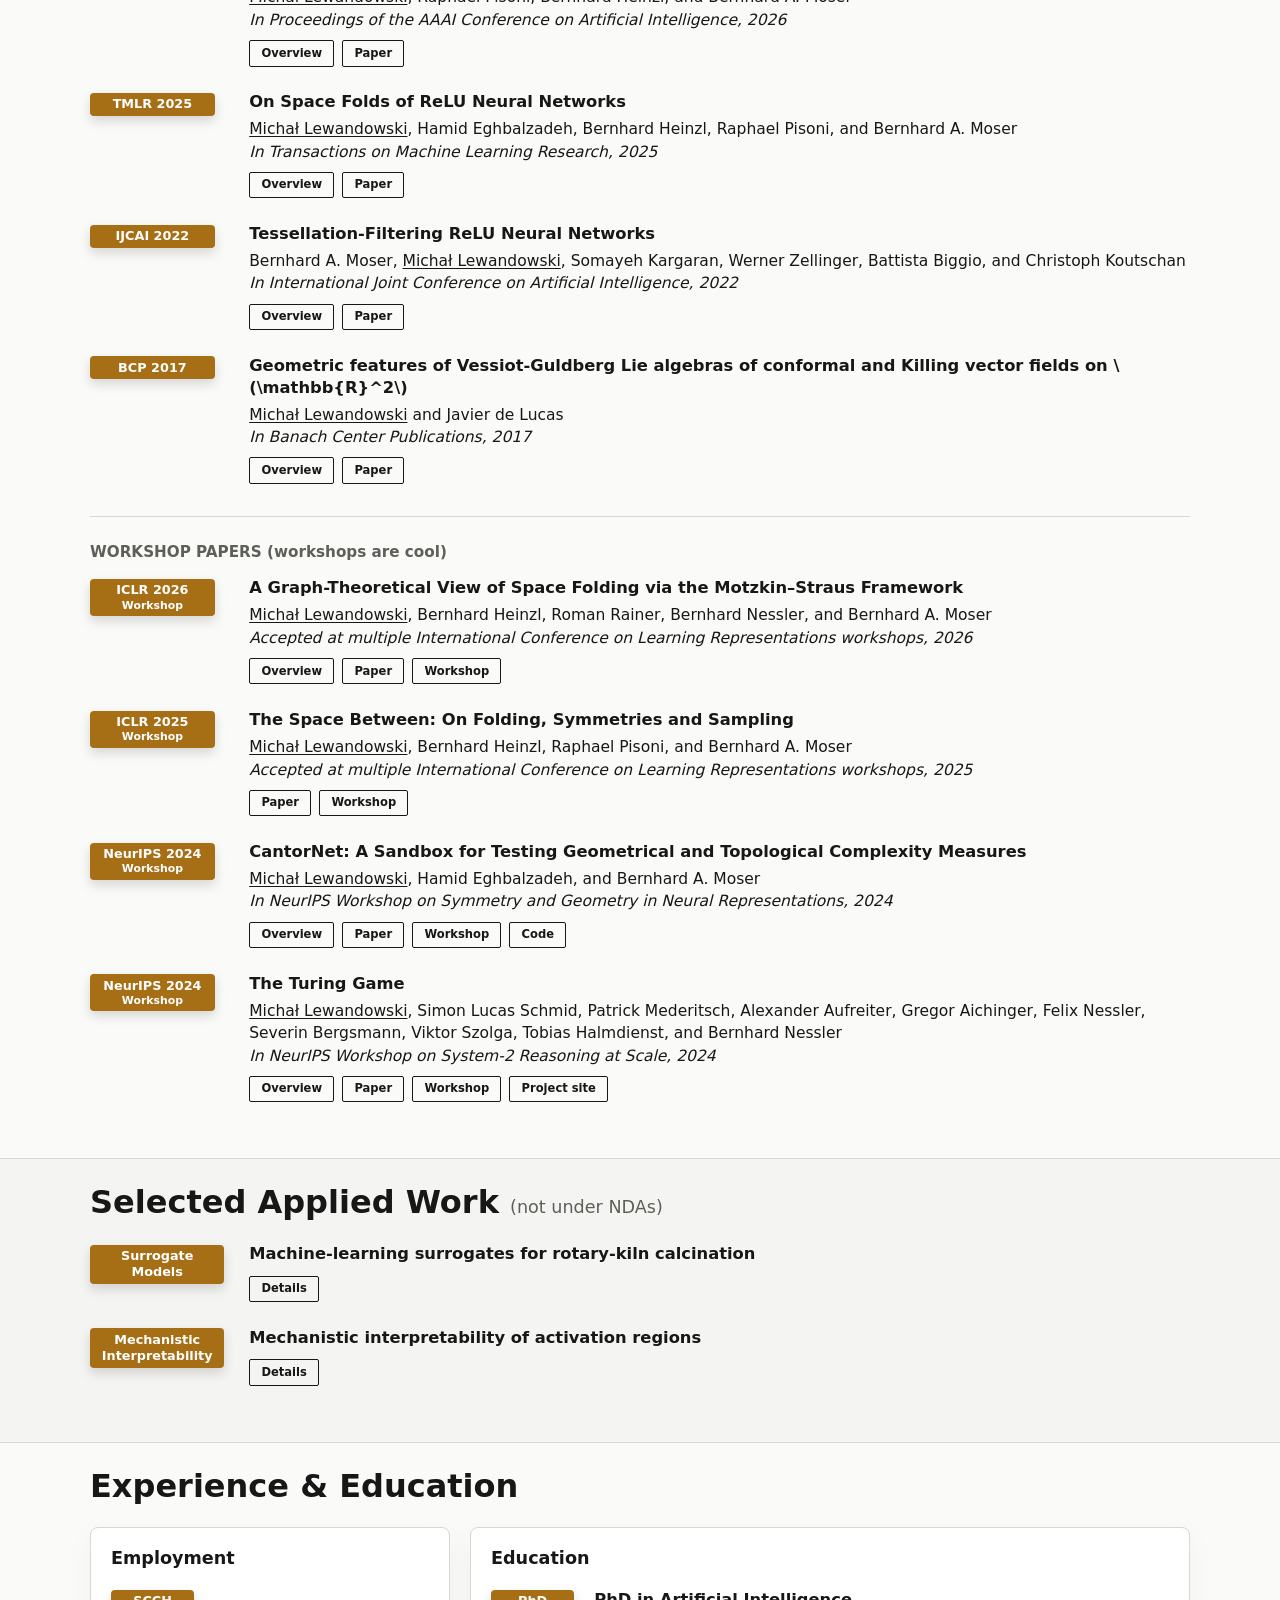
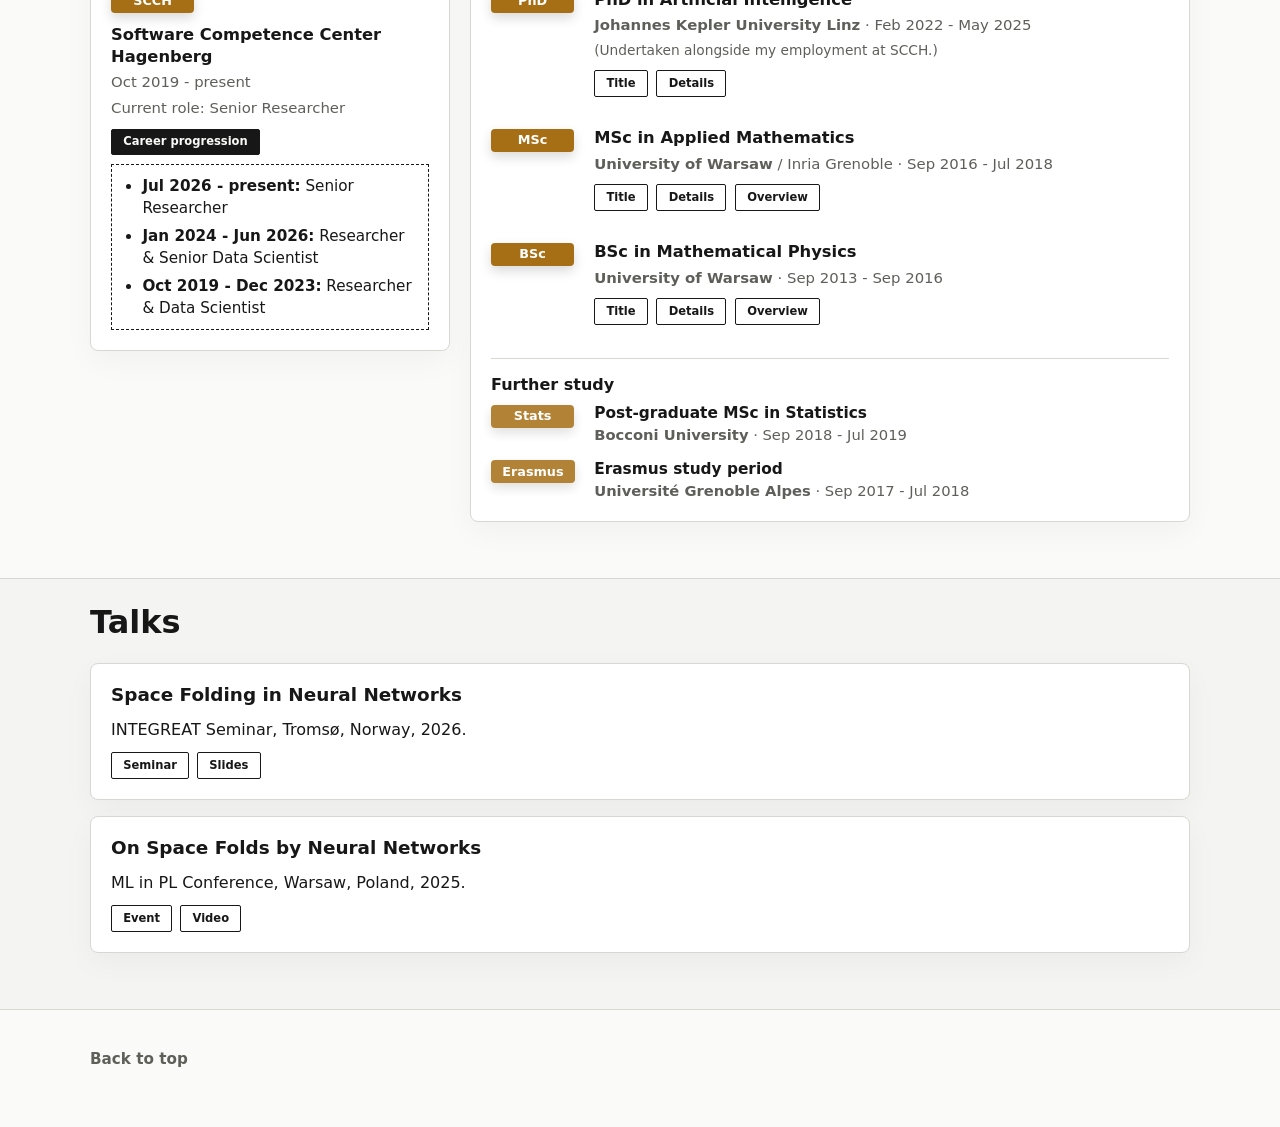
==== commit 3cda94e6: "Add overviews for tessellation filtering and graph-based folding" ====
--- a/index.html
+++ b/index.html
@@ -198,7 +198,7 @@
 
             <template id="space-folding-resources">
               <a class="publication-action" href="posts/exploiting-space-folding.html">Exploiting Space Folding</a>
-              <a class="publication-action" href="https://www.ijcai.org/proceedings/2022/463" target="_blank" rel="noopener noreferrer">Tessellation Filtering</a>
+              <a class="publication-action" href="posts/tessellation-filtering-relu.html">Tessellation Filtering</a>
               <a class="publication-action" href="https://arxiv.org/abs/2503.08502" target="_blank" rel="noopener noreferrer">The Space Between</a>
             </template>
           </div>
@@ -262,6 +262,7 @@
                     <p class="publication-authors">Bernhard A. Moser, <span class="self-author">Micha&#322; Lewandowski</span>, Somayeh Kargaran, Werner Zellinger, Battista Biggio, and Christoph Koutschan</p>
                     <p class="publication-venue"><em>In International Joint Conference on Artificial Intelligence, 2022</em></p>
                     <div class="publication-actions">
+                      <a class="publication-action" href="posts/tessellation-filtering-relu.html">Overview</a>
                       <a class="publication-action" href="https://www.ijcai.org/proceedings/2022/463">Paper</a>
                     </div>
                   </div>
@@ -295,6 +296,7 @@
                     <p class="publication-authors"><span class="self-author">Micha&#322; Lewandowski</span>, Bernhard Heinzl, Roman Rainer, Bernhard Nessler, and Bernhard A. Moser</p>
                     <p class="publication-venue"><em>Accepted at multiple International Conference on Learning Representations workshops, 2026</em></p>
                     <div class="publication-actions">
+                      <a class="publication-action" href="posts/motzkin-straus-space-folding.html">Overview</a>
                       <a class="publication-action" href="https://openreview.net/forum?id=3yZQOx8zYk">Paper</a>
                       <a class="publication-action" href="https://gram-workshop.github.io/">Workshop</a>
                     </div>
